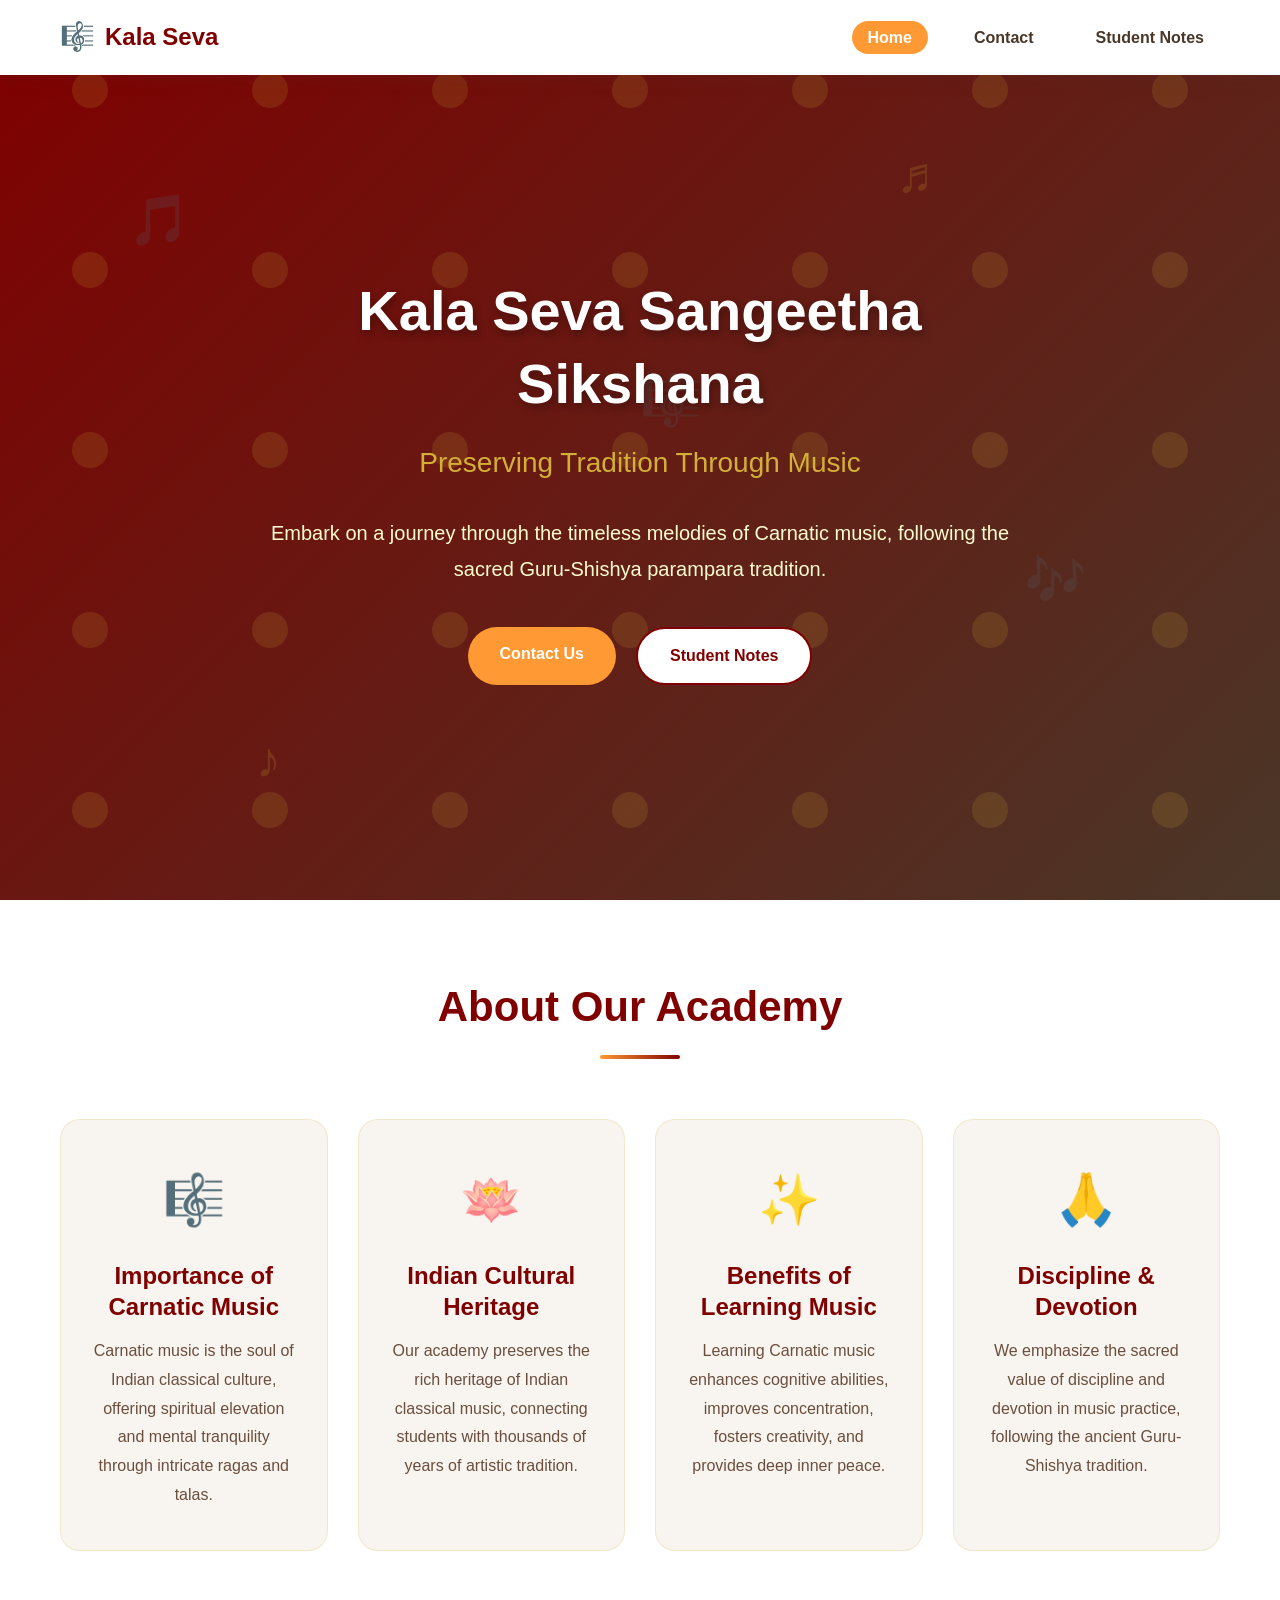
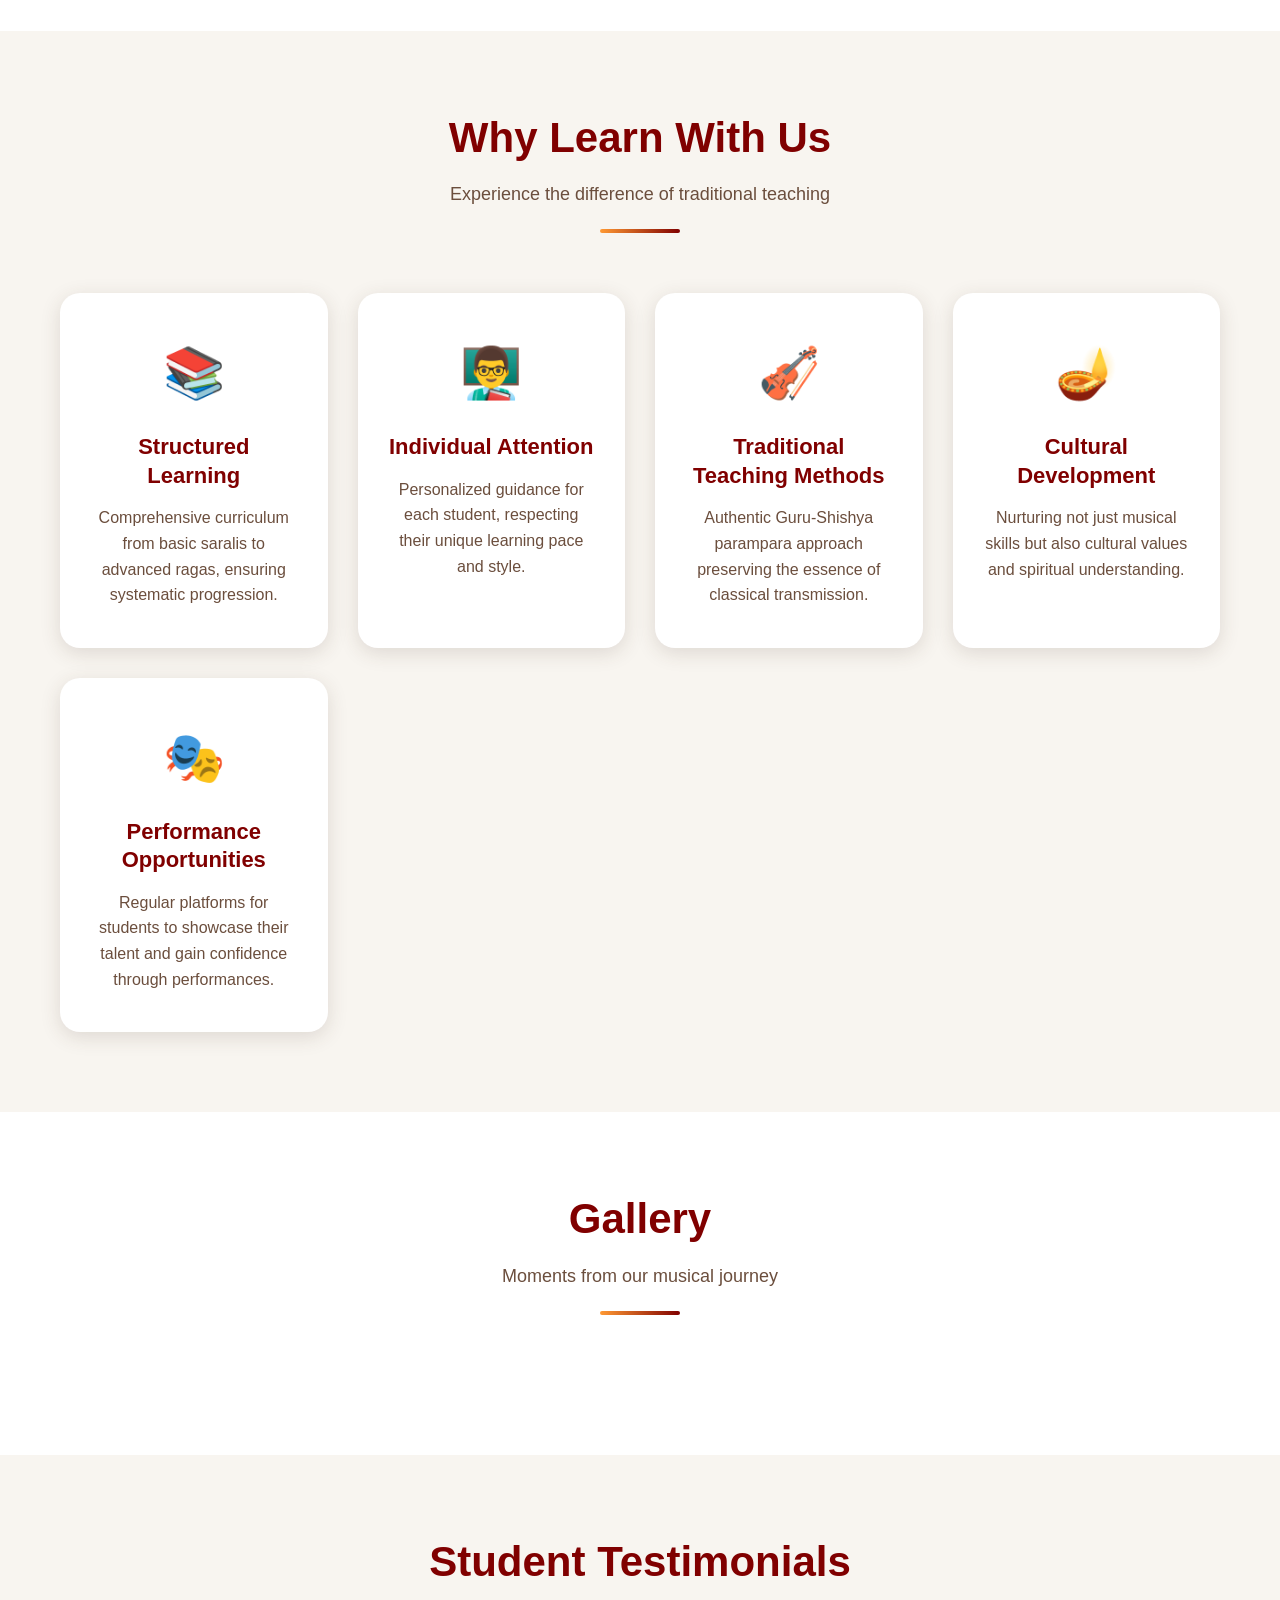
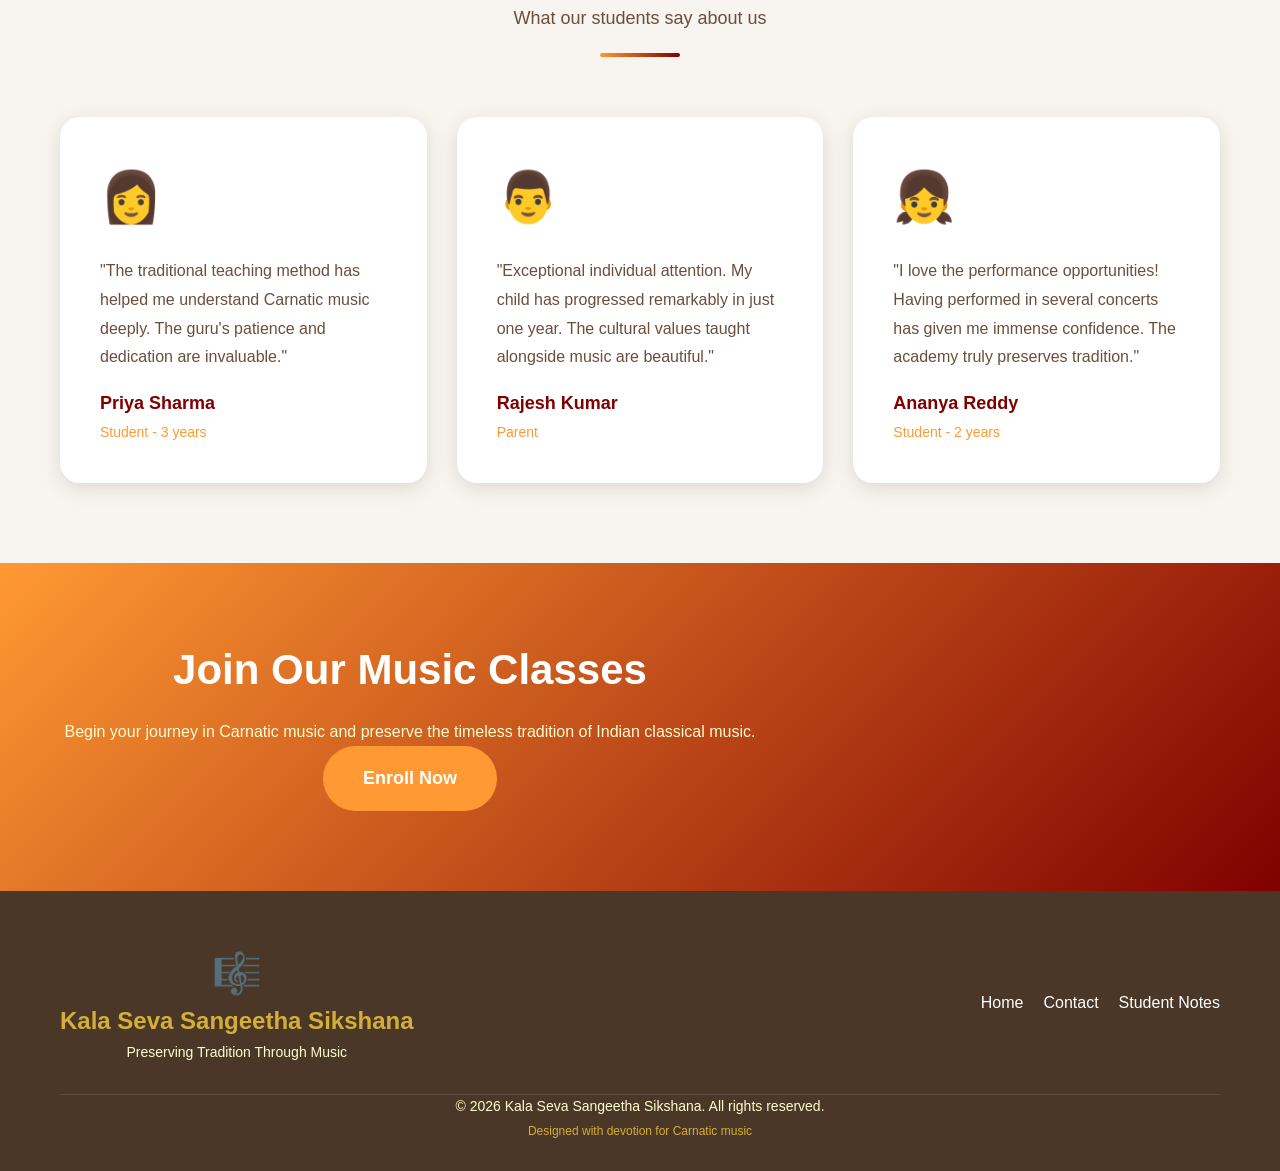
==== index.html @ 6f608a5b "Initial Commit" ====
<!DOCTYPE html>
<html lang="en">
<head>
    <title>Kala Seva Sangeetha Sikshana - Carnatic Music Classes | Preserving Tradition Through Music</title>
    <meta charset="UTF-8">
    <meta name="viewport" content="width=device-width, initial-scale=1.0">
    <meta name="description" content="Kala Seva Sangeetha Sikshana offers premium Carnatic music classes in Hyderabad. Expert training in Indian classical music following Guru-Shishya parampara.">
    <meta name="keywords" content="Carnatic Music Classes, Sangeetha Sikshana, Carnatic Music Training, Indian Classical Music Classes, Music Academy, Kala Seva Sangeetha Sikshana">
    <meta name="author" content="Kala Seva Sangeetha Sikshana">
    <meta property="og:title" content="Kala Seva Sangeetha Sikshana - Carnatic Music Classes">
    <meta property="og:description" content="Preserving Tradition Through Music - Premium Carnatic music academy in Hyderabad">
    <meta property="og:type" content="website">
    <meta property="og:url" content="https://rejeti.in">
    <meta property="og:image" content="https://rejeti.in/assets/og-image.jpg">
    <link rel="canonical" href="https://rejeti.in/index.html">
    <script type="application/ld+json">
        {
            "@context": "https://schema.org",
            "@type": "MusicSchool",
            "name": "Kala Seva Sangeetha Sikshana",
            "description": "Premium Carnatic music academy offering expert training in Indian classical music",
            "url": "https://rejeti.in",
            "telephone": "8374130395",
            "address": {
                "@type": "PostalAddress",
                "streetAddress": "Near Pen Corner Stationary, Sai Darshan Colony, Indresam",
                "city": "Hyderabad",
                "state": "Telangana",
                "country": "IN"
            }
        }
    </script>
    <link rel="stylesheet" href="style.css">
</head>
<body>
<div id="loading-screen">
    <div class="loading-content">
        <div class="veena-animation">
            <div class="veena-string"></div>
            <div class="veena-string"></div>
            <div class="veena-string"></div>
            <div class="veena-string"></div>
        </div>
        <div class="musical-notes">
            <span class="note">🎵</span>
            <span class="note">🎶</span>
            <span class="note">🎼</span>
        </div>
        <div class="pulsing-tambura">
            <div class="tambura-bubble"></div>
        </div>
        <h2 class="loading-title">Kala Seva Sangeetha Sikshana</h2>
        <p class="loading-subtitle">Preserving Tradition Through Music</p>
    </div>
</div>

<nav class="navbar" id="navbar">
    <div class="nav-container">
        <div class="nav-brand">
            <span class="brand-icon">🎼</span>
            <span class="brand-text">Kala Seva</span>
        </div>
        <ul class="nav-menu" id="nav-menu">
            <li class="nav-item"><a href="index.html" class="nav-link active">Home</a></li>
            <li class="nav-item"><a href="contact.html" class="nav-link">Contact</a></li>
            <li class="nav-item"><a href="notes.html" class="nav-link">Student Notes</a></li>
        </ul>
        <button class="nav-toggle" id="nav-toggle" aria-label="Toggle navigation">
            <span class="toggle-icon"></span>
        </button>
    </div>
</nav>

<section class="hero">
    <div class="hero-background">
        <div class="pattern-overlay"></div>
        <div class="floating-symbols">
            <span class="floating-symbol symbol-1">🎵</span>
            <span class="floating-symbol symbol-2">🎶</span>
            <span class="floating-symbol symbol-3">🎼</span>
            <span class="floating-symbol symbol-4">♪</span>
            <span class="floating-symbol symbol-5">♬</span>
        </div>
    </div>
    <div class="hero-content fade-up">
        <h1 class="hero-title">Kala Seva Sangeetha Sikshana</h1>
        <p class="hero-tagline">Preserving Tradition Through Music</p>
        <div class="hero-description">
            <p>Embark on a journey through the timeless melodies of Carnatic music, following the sacred Guru-Shishya parampara tradition.</p>
        </div>
        <div class="hero-buttons">
            <a href="contact.html" class="btn btn-primary">Contact Us</a>
            <a href="notes.html" class="btn btn-secondary">Student Notes</a>
        </div>
    </div>
</section>

<section class="about">
    <div class="container">
        <div class="section-header fade-up">
            <h2 class="section-title">About Our Academy</h2>
            <div class="section-divider"></div>
        </div>
        <div class="about-grid">
            <div class="about-card fade-right">
                <div class="card-icon">🎼</div>
                <h3 class="card-title">Importance of Carnatic Music</h3>
                <p class="card-text">Carnatic music is the soul of Indian classical culture, offering spiritual elevation and mental tranquility through intricate ragas and talas.</p>
            </div>
            <div class="about-card fade-left">
                <div class="card-icon">🪷</div>
                <h3 class="card-title">Indian Cultural Heritage</h3>
                <p class="card-text">Our academy preserves the rich heritage of Indian classical music, connecting students with thousands of years of artistic tradition.</p>
            </div>
            <div class="about-card fade-right">
                <div class="card-icon">✨</div>
                <h3 class="card-title">Benefits of Learning Music</h3>
                <p class="card-text">Learning Carnatic music enhances cognitive abilities, improves concentration, fosters creativity, and provides deep inner peace.</p>
            </div>
            <div class="about-card fade-left">
                <div class="card-icon">🙏</div>
                <h3 class="card-title">Discipline & Devotion</h3>
                <p class="card-text">We emphasize the sacred value of discipline and devotion in music practice, following the ancient Guru-Shishya tradition.</p>
            </div>
        </div>
    </div>
</section>

<section class="why-learn">
    <div class="container">
        <div class="section-header fade-up">
            <h2 class="section-title">Why Learn With Us</h2>
            <p class="section-subtitle">Experience the difference of traditional teaching</p>
            <div class="section-divider"></div>
        </div>
        <div class="features-grid">
            <div class="feature-card fade-up">
                <div class="feature-icon">📚</div>
                <h3 class="feature-title">Structured Learning</h3>
                <p class="feature-text">Comprehensive curriculum from basic saralis to advanced ragas, ensuring systematic progression.</p>
            </div>
            <div class="feature-card slide-left">
                <div class="feature-icon">👨‍🏫</div>
                <h3 class="feature-title">Individual Attention</h3>
                <p class="feature-text">Personalized guidance for each student, respecting their unique learning pace and style.</p>
            </div>
            <div class="feature-card fade-up">
                <div class="feature-icon">🎻</div>
                <h3 class="feature-title">Traditional Teaching Methods</h3>
                <p class="feature-text">Authentic Guru-Shishya parampara approach preserving the essence of classical transmission.</p>
            </div>
            <div class="feature-card slide-right">
                <div class="feature-icon">🪔</div>
                <h3 class="feature-title">Cultural Development</h3>
                <p class="feature-text">Nurturing not just musical skills but also cultural values and spiritual understanding.</p>
            </div>
            <div class="feature-card fade-up">
                <div class="feature-icon">🎭</div>
                <h3 class="feature-title">Performance Opportunities</h3>
                <p class="feature-text">Regular platforms for students to showcase their talent and gain confidence through performances.</p>
            </div>
        </div>
    </div>
</section>

<section class="gallery">
    <div class="container">
        <div class="section-header fade-up">
            <h2 class="section-title">Gallery</h2>
            <p class="section-subtitle">Moments from our musical journey</p>
            <div class="section-divider"></div>
        </div>
        <div class="gallery-masonry" id="gallery-masonry"></div>
    </div>
</section>

<section class="testimonials">
    <div class="container">
        <div class="section-header fade-up">
            <h2 class="section-title">Student Testimonials</h2>
            <p class="section-subtitle">What our students say about us</p>
            <div class="section-divider"></div>
        </div>
        <div class="testimonials-grid">
            <div class="testimonial-card fade-up">
                <div class="testimonial-avatar">👩</div>
                <div class="testimonial-content">
                    <p class="testimonial-text">"The traditional teaching method has helped me understand Carnatic music deeply. The guru's patience and dedication are invaluable."</p>
                    <h4 class="testimonial-name">Priya Sharma</h4>
                    <p class="testimonial-role">Student - 3 years</p>
                </div>
            </div>
            <div class="testimonial-card slide-left">
                <div class="testimonial-avatar">👨</div>
                <div class="testimonial-content">
                    <p class="testimonial-text">"Exceptional individual attention. My child has progressed remarkably in just one year. The cultural values taught alongside music are beautiful."</p>
                    <h4 class="testimonial-name">Rajesh Kumar</h4>
                    <p class="testimonial-role">Parent</p>
                </div>
            </div>
            <div class="testimonial-card fade-up">
                <div class="testimonial-avatar">👧</div>
                <div class="testimonial-content">
                    <p class="testimonial-text">"I love the performance opportunities! Having performed in several concerts has given me immense confidence. The academy truly preserves tradition."</p>
                    <h4 class="testimonial-name">Ananya Reddy</h4>
                    <p class="testimonial-role">Student - 2 years</p>
                </div>
            </div>
        </div>
    </div>
</section>

<section class="cta">
    <div class="container">
        <div class="cta-content fade-up">
            <h2 class="cta-title">Join Our Music Classes</h2>
            <p class="cta-text">Begin your journey in Carnatic music and preserve the timeless tradition of Indian classical music.</p>
            <a href="contact.html" class="btn btn-primary btn-large">Enroll Now</a>
        </div>
    </div>
</section>

<footer class="footer">
    <div class="container">
        <div class="footer-content">
            <div class="footer-brand">
                <span class="footer-icon">🎼</span>
                <h3 class="footer-name">Kala Seva Sangeetha Sikshana</h3>
                <p class="footer-tagline">Preserving Tradition Through Music</p>
            </div>
            <div class="footer-links">
                <a href="index.html" class="footer-link">Home</a>
                <a href="contact.html" class="footer-link">Contact</a>
                <a href="notes.html" class="footer-link">Student Notes</a>
            </div>
        </div>
        <div class="footer-bottom">
            <p class="copyright">© 2026 Kala Seva Sangeetha Sikshana. All rights reserved.</p>
            <p class="website">Designed with devotion for Carnatic music</p>
        </div>
    </div>
</footer>

<div class="lightbox" id="lightbox">
    <div class="lightbox-content">
        <button class="lightbox-close" id="lightbox-close" aria-label="Close">&times;</button>
        <img class="lightbox-image" id="lightbox-image" src="" alt="Gallery image">
    </div>
</div>

<script src="script.js" defer></script>
</body>
</html>
---- style.css ----
/* ========================================
   Kala Seva Sangeetha Sikshana - Styles
   Carnatic Music Academy Website
   ======================================== */

/* CSS Variables */
:root {
    --saffron: #FF9933;
    --maroon: #800000;
    --gold: #D4AF37;
    --cream: #FFFDD0;
    --dark-brown: #4A3728;
    --light-brown: #6B4E3D;
    --white: #FFFFFF;
    --off-white: #F8F5F0;
    --shadow: rgba(74, 55, 40, 0.15);
    --transition: all 0.3s ease;
}

/* Reset & Base */
* {
    margin: 0;
    padding: 0;
    box-sizing: border-box;
}

html {
    scroll-behavior: smooth;
}

body {
    font-family: 'Segoe UI', Tahoma, Geneva, Verdana, sans-serif;
    line-height: 1.6;
    color: var(--dark-brown);
    background: var(--off-white);
    overflow-x: hidden;
}

.container {
    max-width: 1200px;
    margin: 0 auto;
    padding: 0 20px;
}

/* Typography */
h1, h2, h3, h4, h5, h6 {
    font-weight: 600;
    line-height: 1.3;
    color: var(--maroon);
}

/* Buttons */
.btn {
    display: inline-block;
    padding: 14px 32px;
    font-size: 16px;
    font-weight: 600;
    text-decoration: none;
    border-radius: 50px;
    border: none;
    cursor: pointer;
    transition: var(--transition);
    text-align: center;
}

.btn-primary {
    background: var(--saffron);
    color: var(--white);
}

.btn-primary:hover {
    background: var(--maroon);
    transform: translateY(-3px);
    box-shadow: 0 10px 25px var(--shadow);
}

.btn-secondary {
    background: var(--white);
    color: var(--maroon);
    border: 2px solid var(--maroon);
}

.btn-secondary:hover {
    background: var(--maroon);
    color: var(--white);
    transform: translateY(-3px);
}

.btn-whatsapp {
    background: #25D366;
    color: var(--white);
}

.btn-whatsapp:hover {
    background: #128C7E;
    transform: translateY(-3px);
}

.btn-small {
    padding: 10px 20px;
    font-size: 14px;
}

.btn-block {
    width: 100%;
}

.btn-large {
    padding: 18px 40px;
    font-size: 18px;
}

/* Navigation */
.navbar {
    position: fixed;
    top: 0;
    width: 100%;
    background: var(--white);
    box-shadow: 0 2px 20px var(--shadow);
    z-index: 1000;
    transition: var(--transition);
}

.nav-container {
    max-width: 1200px;
    margin: 0 auto;
    padding: 15px 20px;
    display: flex;
    justify-content: space-between;
    align-items: center;
}

.nav-brand {
    display: flex;
    align-items: center;
    gap: 10px;
    font-size: 24px;
    font-weight: 700;
    color: var(--maroon);
}

.brand-icon {
    font-size: 28px;
}

.nav-menu {
    display: flex;
    list-style: none;
    gap: 30px;
}

.nav-link {
    color: var(--dark-brown);
    text-decoration: none;
    font-weight: 600;
    padding: 8px 16px;
    transition: var(--transition);
    border-radius: 25px;
}

.nav-link:hover,
.nav-link.active {
    background: var(--saffron);
    color: var(--white);
}

.nav-toggle {
    display: none;
    background: none;
    border: none;
    cursor: pointer;
    padding: 10px;
}

.toggle-icon {
    width: 25px;
    height: 3px;
    background: var(--maroon);
    position: relative;
    transition: var(--transition);
}

.toggle-icon::before,
.toggle-icon::after {
    content: '';
    position: absolute;
    width: 25px;
    height: 3px;
    background: var(--maroon);
    transition: var(--transition);
}

.toggle-icon::before {
    top: -8px;
}

.toggle-icon::after {
    top: 8px;
}

/* Mobile Navigation */
@media (max-width: 768px) {
    .nav-toggle {
        display: block;
    }

    .nav-menu {
        position: fixed;
        top: 70px;
        left: 0;
        width: 100%;
        background: var(--white);
        flex-direction: column;
        padding: 20px;
        gap: 15px;
        transform: translateY(-150%);
        transition: var(--transition);
        box-shadow: 0 5px 20px var(--shadow);
    }

    .nav-menu.active {
        transform: translateY(0);
    }
}

/* Utility Classes */
.hidden {
    display: none !important;
}

.visible {
    display: block !important;
}

.js-enabled {
    /* JavaScript is enabled */
}

.keyboard-nav *:focus {
    outline: 2px solid var(--saffron);
    outline-offset: 2px;
}

/* Loading Screen */
#loading-screen {
    position: fixed;
    top: 0;
    left: 0;
    width: 100%;
    height: 100%;
    background: var(--maroon);
    display: flex;
    justify-content: center;
    align-items: center;
    z-index: 9999;
    transition: opacity 0.5s ease;
}

#loading-screen.hidden {
    opacity: 0;
    pointer-events: none;
}

.loading-content {
    text-align: center;
    color: var(--white);
}

.loading-title {
    font-size: 32px;
    margin-bottom: 10px;
    color: var(--gold);
}

.loading-subtitle {
    font-size: 18px;
    color: var(--cream);
}

.veena-animation {
    display: flex;
    gap: 15px;
    justify-content: center;
    margin-bottom: 30px;
}

.veena-string {
    width: 4px;
    height: 80px;
    background: var(--gold);
    animation: pulse 2s infinite;
}

.veena-string:nth-child(2) { animation-delay: 0.2s; }
.veena-string:nth-child(3) { animation-delay: 0.4s; }
.veena-string:nth-child(4) { animation-delay: 0.6s; }

@keyframes pulse {
    0%, 100% { transform: scaleY(1); opacity: 1; }
    50% { transform: scaleY(1.5); opacity: 0.7; }
}

.musical-notes {
    margin-bottom: 20px;
}

.note {
    font-size: 40px;
    animation: float 3s infinite;
    display: inline-block;
    margin: 0 10px;
}

.note:nth-child(2) { animation-delay: 1s; }
.note:nth-child(3) { animation-delay: 2s; }

@keyframes float {
    0%, 100% { transform: translateY(0); }
    50% { transform: translateY(-20px); }
}

/* Hero Section */
.hero {
    position: relative;
    min-height: 100vh;
    display: flex;
    align-items: center;
    justify-content: center;
    background: linear-gradient(135deg, var(--maroon) 0%, var(--dark-brown) 100%);
    overflow: hidden;
    padding: 120px 20px 60px;
}

.hero-background {
    position: absolute;
    top: 0;
    left: 0;
    width: 100%;
    height: 100%;
    opacity: 0.3;
}

.pattern-overlay {
    position: absolute;
    top: 0;
    left: 0;
    width: 100%;
    height: 100%;
    background: url('data:image/svg+xml,<svg xmlns="http://www.w3.org/2000/svg" viewBox="0 0 100 100"><pattern id="pat" patternUnits="userSpaceOnUse" width="20" height="20"><circle cx="10" cy="10" r="2" fill="%23D4AF37"/></pattern><rect width="100" height="100" fill="url(%23pat)"/></svg>');
    opacity: 0.5;
}

.floating-symbols {
    position: absolute;
    width: 100%;
    height: 100%;
}

.floating-symbol {
    position: absolute;
    font-size: 50px;
    color: var(--gold);
    opacity: 0.6;
    animation: floatSymbol 8s infinite;
}

.symbol-1 { top: 20%; left: 10%; animation-delay: 0s; }
.symbol-2 { top: 60%; left: 80%; animation-delay: 2s; }
.symbol-3 { top: 40%; left: 50%; animation-delay: 4s; }
.symbol-4 { top: 80%; left: 20%; animation-delay: 6s; }
.symbol-5 { top: 15%; left: 70%; animation-delay: 1s; }

@keyframes floatSymbol {
    0%, 100% { transform: translateY(0) rotate(0deg); }
    50% { transform: translateY(-30px) rotate(10deg); }
}

.hero-content {
    text-align: center;
    max-width: 800px;
    z-index: 1;
}

.hero-title {
    font-size: 56px;
    color: var(--white);
    margin-bottom: 20px;
    text-shadow: 2px 4px 8px rgba(0,0,0,0.3);
}

.hero-tagline {
    font-size: 28px;
    color: var(--gold);
    margin-bottom: 30px;
    font-weight: 500;
}

.hero-description {
    margin-bottom: 40px;
}

.hero-description p {
    font-size: 20px;
    color: var(--cream);
    line-height: 1.8;
}

.hero-buttons {
    display: flex;
    gap: 20px;
    justify-content: center;
    flex-wrap: wrap;
}

/* Sections */
section {
    padding: 80px 20px;
}

.section-header {
    text-align: center;
    margin-bottom: 60px;
}

.section-title {
    font-size: 42px;
    margin-bottom: 15px;
}

.section-subtitle {
    font-size: 18px;
    color: var(--light-brown);
    margin-bottom: 20px;
}

.section-divider {
    width: 100px;
    height: 4px;
    background: var(--saffron);
    margin: 20px auto;
    border-radius: 2px;
}

/* About Section */
.about {
    background: var(--white);
}

.about-grid {
    display: grid;
    grid-template-columns: repeat(auto-fit, minmax(250px, 1fr));
    gap: 30px;
}

.about-card {
    background: var(--off-white);
    padding: 40px 30px;
    border-radius: 20px;
    text-align: center;
    transition: var(--transition);
    border: 1px solid rgba(212, 175, 55, 0.2);
}

.about-card:hover {
    transform: translateY(-10px);
    box-shadow: 0 20px 40px var(--shadow);
    border-color: var(--saffron);
}

.card-icon {
    font-size: 50px;
    margin-bottom: 20px;
}

.card-title {
    font-size: 24px;
    margin-bottom: 15px;
}

.card-text {
    color: var(--light-brown);
    line-height: 1.8;
}

/* Why Learn Section */
.why-learn {
    background: var(--off-white);
}

.features-grid {
    display: grid;
    grid-template-columns: repeat(auto-fit, minmax(250px, 1fr));
    gap: 30px;
}

.feature-card {
    background: var(--white);
    padding: 40px 30px;
    border-radius: 20px;
    text-align: center;
    transition: var(--transition);
    box-shadow: 0 5px 20px var(--shadow);
}

.feature-card:hover {
    transform: translateY(-10px) scale(1.02);
    box-shadow: 0 20px 50px var(--shadow);
}

.feature-icon {
    font-size: 50px;
    margin-bottom: 20px;
}

.feature-title {
    font-size: 22px;
    margin-bottom: 15px;
}

.feature-text {
    color: var(--light-brown);
}

/* Gallery */
.gallery {
    background: var(--white);
}

.gallery-masonry {
    display: grid;
    grid-template-columns: repeat(auto-fit, minmax(250px, 1fr));
    gap: 20px;
}

.gallery-item {
    position: relative;
    overflow: hidden;
    border-radius: 15px;
    cursor: pointer;
    aspect-ratio: 1;
}

.gallery-item img {
    width: 100%;
    height: 100%;
    object-fit: cover;
    transition: transform 0.5s ease;
}

.gallery-item:hover img {
    transform: scale(1.1);
}

.gallery-overlay {
    position: absolute;
    top: 0;
    left: 0;
    width: 100%;
    height: 100%;
    background: linear-gradient(to top, var(--maroon), transparent);
    opacity: 0;
    transition: var(--transition);
    display: flex;
    align-items: flex-end;
    padding: 20px;
}

.gallery-item:hover .gallery-overlay {
    opacity: 1;
}

/* Testimonials */
.testimonials {
    background: var(--off-white);
}

.testimonials-grid {
    display: grid;
    grid-template-columns: repeat(auto-fit, minmax(300px, 1fr));
    gap: 30px;
}

.testimonial-card {
    background: var(--white);
    padding: 40px;
    border-radius: 20px;
    box-shadow: 0 5px 20px var(--shadow);
    transition: var(--transition);
}

.testimonial-card:hover {
    transform: translateY(-5px);
    box-shadow: 0 15px 40px var(--shadow);
}

.testimonial-avatar {
    font-size: 50px;
    margin-bottom: 20px;
}

.testimonial-text {
    font-size: 16px;
    color: var(--light-brown);
    line-height: 1.8;
    margin-bottom: 20px;
}

.testimonial-name {
    font-size: 18px;
    color: var(--maroon);
    margin-bottom: 5px;
}

.testimonial-role {
    font-size: 14px;
    color: var(--saffron);
}

/* CTA */
.cta {
    background: linear-gradient(135deg, var(--saffron) 0%, var(--maroon) 100%);
    padding: 80px 20px;
}

.cta-content {
    text-align: center;
    max-width: 700px;
}

.cta-title {
    font-size: 42px;
    color: var(--white);
    margin-bottom: 20px;
}

.cta-text {
    font-size: 18px;
    color: var(--cream);
    margin-bottom: 30px;
    line-height: 1.8;
}

/* Footer */
.footer {
    background: var(--dark-brown);
    color: var(--white);
    padding: 50px 20px 30px;
}

.footer-content {
    display: flex;
    justify-content: space-between;
    align-items: center;
    flex-wrap: wrap;
    gap: 30px;
    max-width: 1200px;
    margin: 0 auto;
    padding-bottom: 30px;
    border-bottom: 1px solid rgba(255,255,255,0.1);
}

.footer-brand {
    text-align: center;
}

.footer-icon {
    font-size: 40px;
    margin-bottom: 10px;
}

.footer-name {
    color: var(--gold);
    font-size: 24px;
    margin-bottom: 5px;
}

.footer-tagline {
    color: var(--cream);
    font-size: 14px;
}

.footer-links {
    display: flex;
    gap: 20px;
}

.footer-link {
    color: var(--white);
    text-decoration: none;
    transition: var(--transition);
}

.footer-link:hover {
    color: var(--saffron);
}

.footer-bottom {
    text-align: center;
    max-width: 1200px;
    margin: 0 auto;
}

.copyright {
    color: var(--cream);
    font-size: 14px;
    margin-bottom: 5px;
}

.website {
    color: var(--gold);
    font-size: 12px;
}

/* Lightbox */
.lightbox {
    position: fixed;
    top: 0;
    left: 0;
    width: 100%;
    height: 100%;
    background: rgba(0,0,0,0.9);
    display: none;
    justify-content: center;
    align-items: center;
    z-index: 10000;
    padding: 20px;
}

.lightbox.active {
    display: flex;
}

.lightbox-content {
    max-width: 90%;
    max-height: 90%;
    position: relative;
}

.lightbox-image {
    max-width: 100%;
    max-height: 80vh;
    object-fit: contain;
    border-radius: 10px;
}

.lightbox-close {
    position: absolute;
    top: -40px;
    right: 0;
    font-size: 40px;
    color: var(--white);
    background: none;
    border: none;
    cursor: pointer;
    transition: var(--transition);
}

.lightbox-close:hover {
    color: var(--saffron);
    transform: scale(1.2);
}

/* Contact Page */
.contact-page {
    padding: 120px 20px 80px;
    background: var(--white);
}

.page-header {
    text-align: center;
    margin-bottom: 60px;
}

.page-title {
    font-size: 48px;
    margin-bottom: 15px;
}

.page-subtitle {
    font-size: 18px;
    color: var(--light-brown);
}

.contact-grid {
    display: grid;
    grid-template-columns: repeat(auto-fit, minmax(300px, 1fr));
    gap: 40px;
    max-width: 1200px;
    margin: 0 auto;
}

.contact-info {
    display: flex;
    flex-direction: column;
    gap: 20px;
}

.info-card {
    background: var(--off-white);
    padding: 30px;
    border-radius: 15px;
    text-align: center;
    transition: var(--transition);
}

.info-card:hover {
    transform: translateY(-5px);
    box-shadow: 0 10px 30px var(--shadow);
}

.info-icon {
    font-size: 40px;
    margin-bottom: 15px;
}

.info-title {
    font-size: 20px;
    margin-bottom: 10px;
}

.info-text {
    color: var(--light-brown);
    line-height: 1.8;
}

.location-section {
    background: var(--off-white);
    padding: 30px;
    border-radius: 15px;
}

.location-title {
    font-size: 24px;
    margin-bottom: 20px;
    text-align: center;
}

.map-container {
    border-radius: 10px;
    overflow: hidden;
}

.contact-cta {
    text-align: center;
    max-width: 700px;
    margin: 60px auto 0;
    background: var(--off-white);
    padding: 50px;
    border-radius: 20px;
}

.cta-buttons {
    display: flex;
    gap: 20px;
    justify-content: center;
    flex-wrap: wrap;
    margin-top: 30px;
}



/* Animations */
.fade-up {
    opacity: 0;
    transform: translateY(40px);
    transition: opacity 0.6s ease, transform 0.6s ease;
}

.fade-down {
    opacity: 0;
    transform: translateY(-40px);
    transition: opacity 0.6s ease, transform 0.6s ease;
}

.fade-left {
    opacity: 0;
    transform: translateX(40px);
    transition: opacity 0.6s ease, transform 0.6s ease;
}

.fade-right {
    opacity: 0;
    transform: translateX(-40px);
    transition: opacity 0.6s ease, transform 0.6s ease;
}

.slide-left {
    opacity: 0;
    transform: translateX(60px);
    transition: opacity 0.6s ease, transform 0.6s ease;
}

.slide-right {
    opacity: 0;
    transform: translateX(-60px);
    transition: opacity 0.6s ease, transform 0.6s ease;
}

.zoom-in {
    opacity: 0;
    transform: scale(0.9);
    transition: opacity 0.6s ease, transform 0.6s ease;
}

.animated {
    opacity: 1;
    transform: translate(0);
}

/* ========================================
   Notes Portal Styles
   ======================================== */

/* Notes Page */
.notes-page {
    min-height: 100vh;
    padding: 140px 20px 60px;
    background: var(--off-white);
}

.notes-page .container {
    max-width: 900px;
}

/* Login Section */
#login-section {
    display: flex;
    align-items: center;
    justify-content: center;
    min-height: calc(100vh - 140px);
}

#login-section.hidden {
    display: none !important;
}

.login-card {
    background: var(--white);
    border-radius: 15px;
    padding: 50px 40px;
    box-shadow: 0 10px 40px var(--shadow);
    max-width: 500px;
    width: 100%;
}

.login-title {
    font-size: 32px;
    margin-bottom: 10px;
    text-align: center;
    color: var(--maroon);
}

.login-subtitle {
    font-size: 16px;
    text-align: center;
    color: var(--dark-brown);
    margin-bottom: 40px;
    opacity: 0.8;
}

/* Form Elements */
.form-group {
    margin-bottom: 20px;
}

.form-label {
    display: block;
    margin-bottom: 8px;
    font-weight: 600;
    color: var(--dark-brown);
}

.form-input {
    width: 100%;
    padding: 12px 15px;
    border: 2px solid #E0E0E0;
    border-radius: 8px;
    font-size: 16px;
    transition: var(--transition);
}

.form-input:focus {
    outline: none;
    border-color: var(--saffron);
    box-shadow: 0 0 0 3px rgba(255, 153, 51, 0.1);
}

.error-message {
    color: #D32F2F;
    font-size: 14px;
    margin-top: 10px;
    text-align: center;
}

/* Notes Section */
#notes-section {
    display: block;
    padding: 40px 0;
}

#notes-section.hidden {
    display: none !important;
}

#notes-section .page-header {
    text-align: center;
    margin-bottom: 60px;
    margin-top: 20px;
}

.page-subtitle {
    font-size: 18px;
    color: var(--dark-brown);
    opacity: 0.8;
    margin-bottom: 30px;
}

.section-divider {
    height: 4px;
    width: 80px;
    background: linear-gradient(90deg, var(--saffron), var(--maroon));
    margin: 20px auto;
    border-radius: 2px;
}

/* Notes Grid & Cards */
.notes-grid {
    display: grid;
    grid-template-columns: repeat(auto-fit, minmax(280px, 1fr));
    gap: 30px;
    margin-bottom: 60px;
    width: 100%;
    min-height: 300px;
    background: rgba(76, 175, 80, 0.05);
    padding: 20px;
    border-radius: 8px;
}

.note-card {
    background: var(--white);
    border-radius: 12px;
    padding: 30px 25px;
    box-shadow: 0 5px 20px var(--shadow);
    transition: var(--transition);
    text-align: center;
    border-top: 5px solid var(--saffron);
    display: block;
}

.note-card:hover {
    transform: translateY(-8px);
    box-shadow: 0 15px 40px var(--shadow);
}

.note-icon {
    font-size: 48px;
    margin-bottom: 15px;
}

.note-title {
    font-size: 20px;
    margin-bottom: 12px;
    color: var(--maroon);
}

.note-description {
    font-size: 14px;
    color: var(--dark-brown);
    opacity: 0.8;
    margin-bottom: 20px;
    line-height: 1.6;
}

/* Notes CTA */
.notes-cta {
    background: linear-gradient(135deg, var(--saffron), var(--maroon));
    color: var(--white);
    padding: 40px;
    border-radius: 12px;
    text-align: center;
}

.cta-text {
    font-size: 16px;
    margin: 0;
}

/* Responsive */
@media (max-width: 768px) {
    .hero-title {
        font-size: 36px;
    }

    .hero-tagline {
        font-size: 22px;
    }

    .section-title {
        font-size: 32px;
    }

    .page-title {
        font-size: 36px;
    }

    section {
        padding: 60px 20px;
    }

    .about-grid,
    .features-grid,
    .testimonials-grid {
        grid-template-columns: 1fr;
    }

    .contact-grid {
        grid-template-columns: 1fr;
    }

    .notes-grid {
        grid-template-columns: 1fr;
    }

    .login-card {
        padding: 30px 20px;
    }

    .page-title {
        font-size: 28px;
    }

    .notes-page {
        padding: 120px 20px 60px;
    }
}

@media (max-width: 480px) {
    .hero-title {
        font-size: 28px;
    }

    .hero-buttons {
        flex-direction: column;
    }

    .btn {
        width: 100%;
    }

    .login-card {
        padding: 20px 15px;
    }

    .login-title {
        font-size: 24px;
    }

    .page-title {
        font-size: 24px;
    }

    .page-header {
        margin-bottom: 30px;
    }

    .notes-grid {
        gap: 20px;
    }

    .note-card {
        padding: 20px 15px;
    }
}

/* Accessibility */
@media (prefers-reduced-motion: reduce) {
    * {
        animation: none !important;
        transition: none !important;
    }
}

/* Focus indicators */
a:focus,
button:focus,
input:focus {
    outline: 2px solid var(--saffron);
    outline-offset: 2px;
}

/* High contrast */
@media (prefers-contrast: high) {
    :root {
        --maroon: #600000;
        --dark-brown: #2D2118;
    }
}
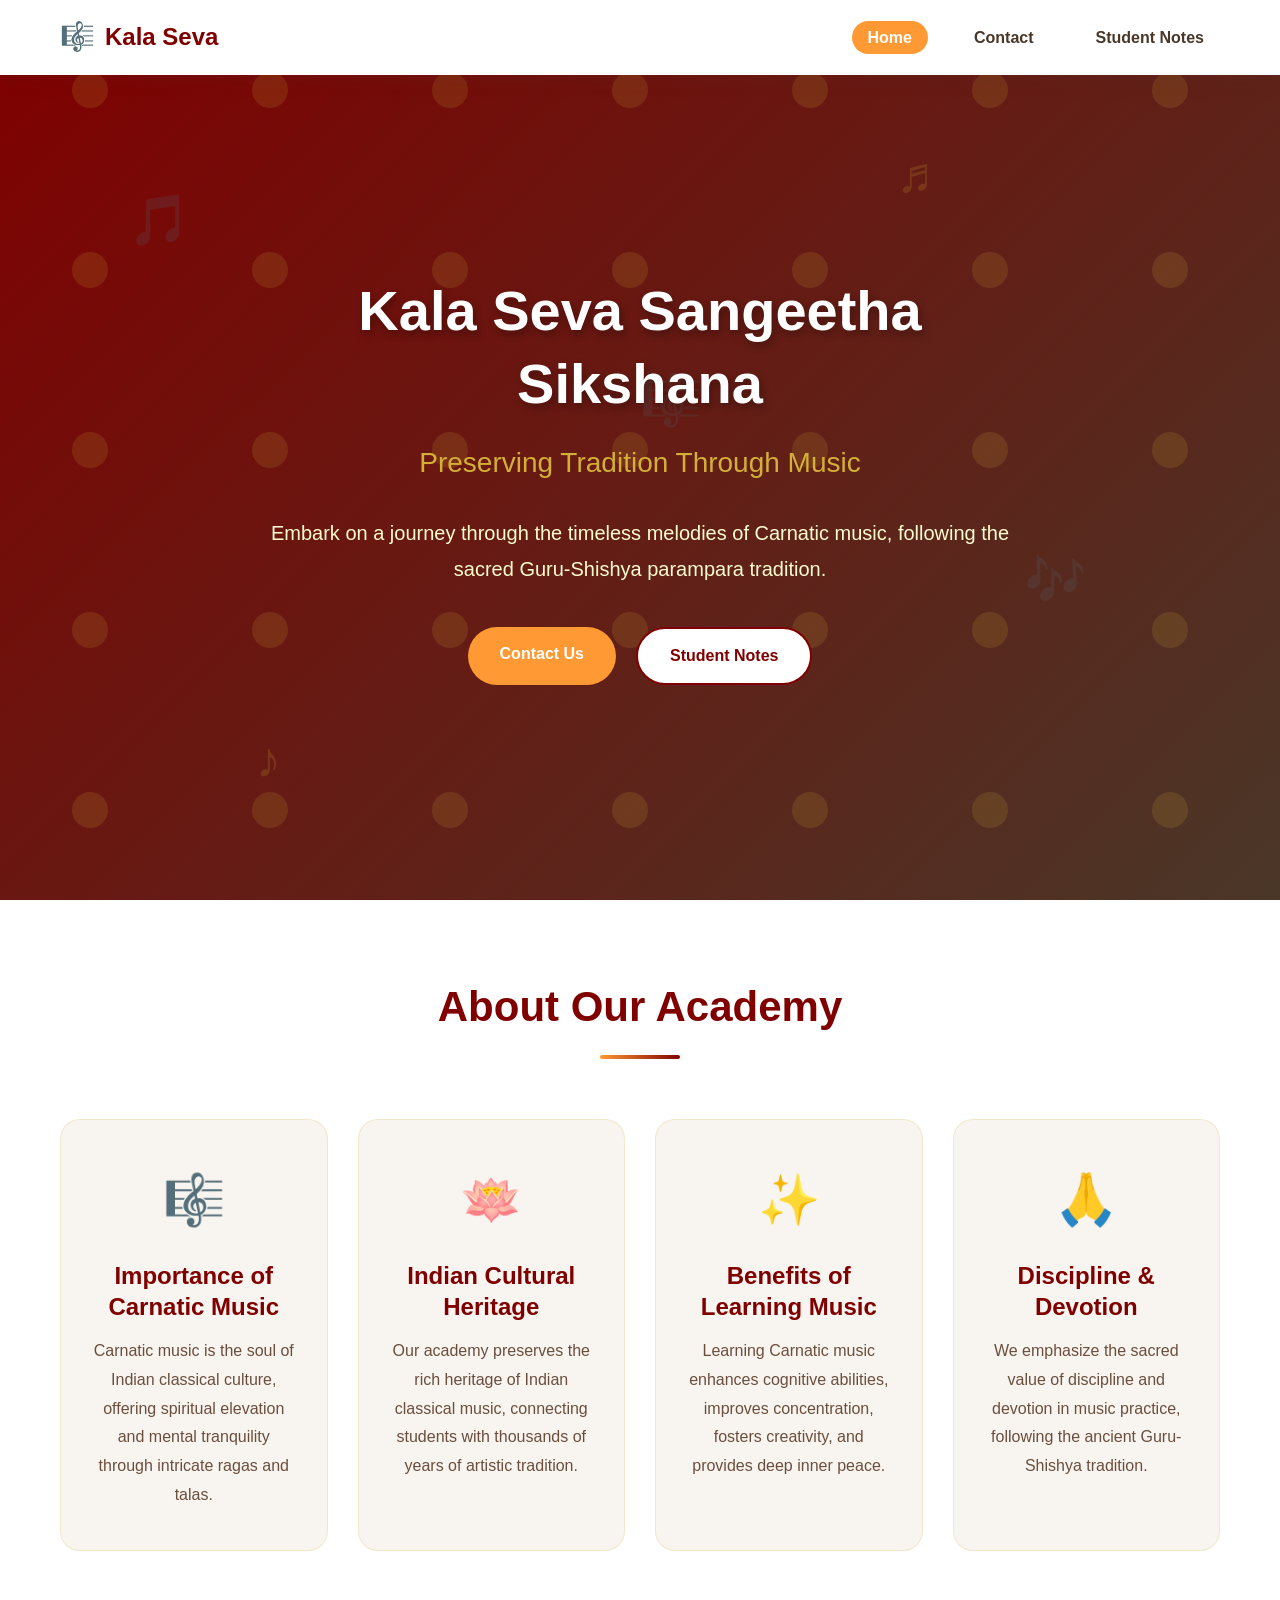
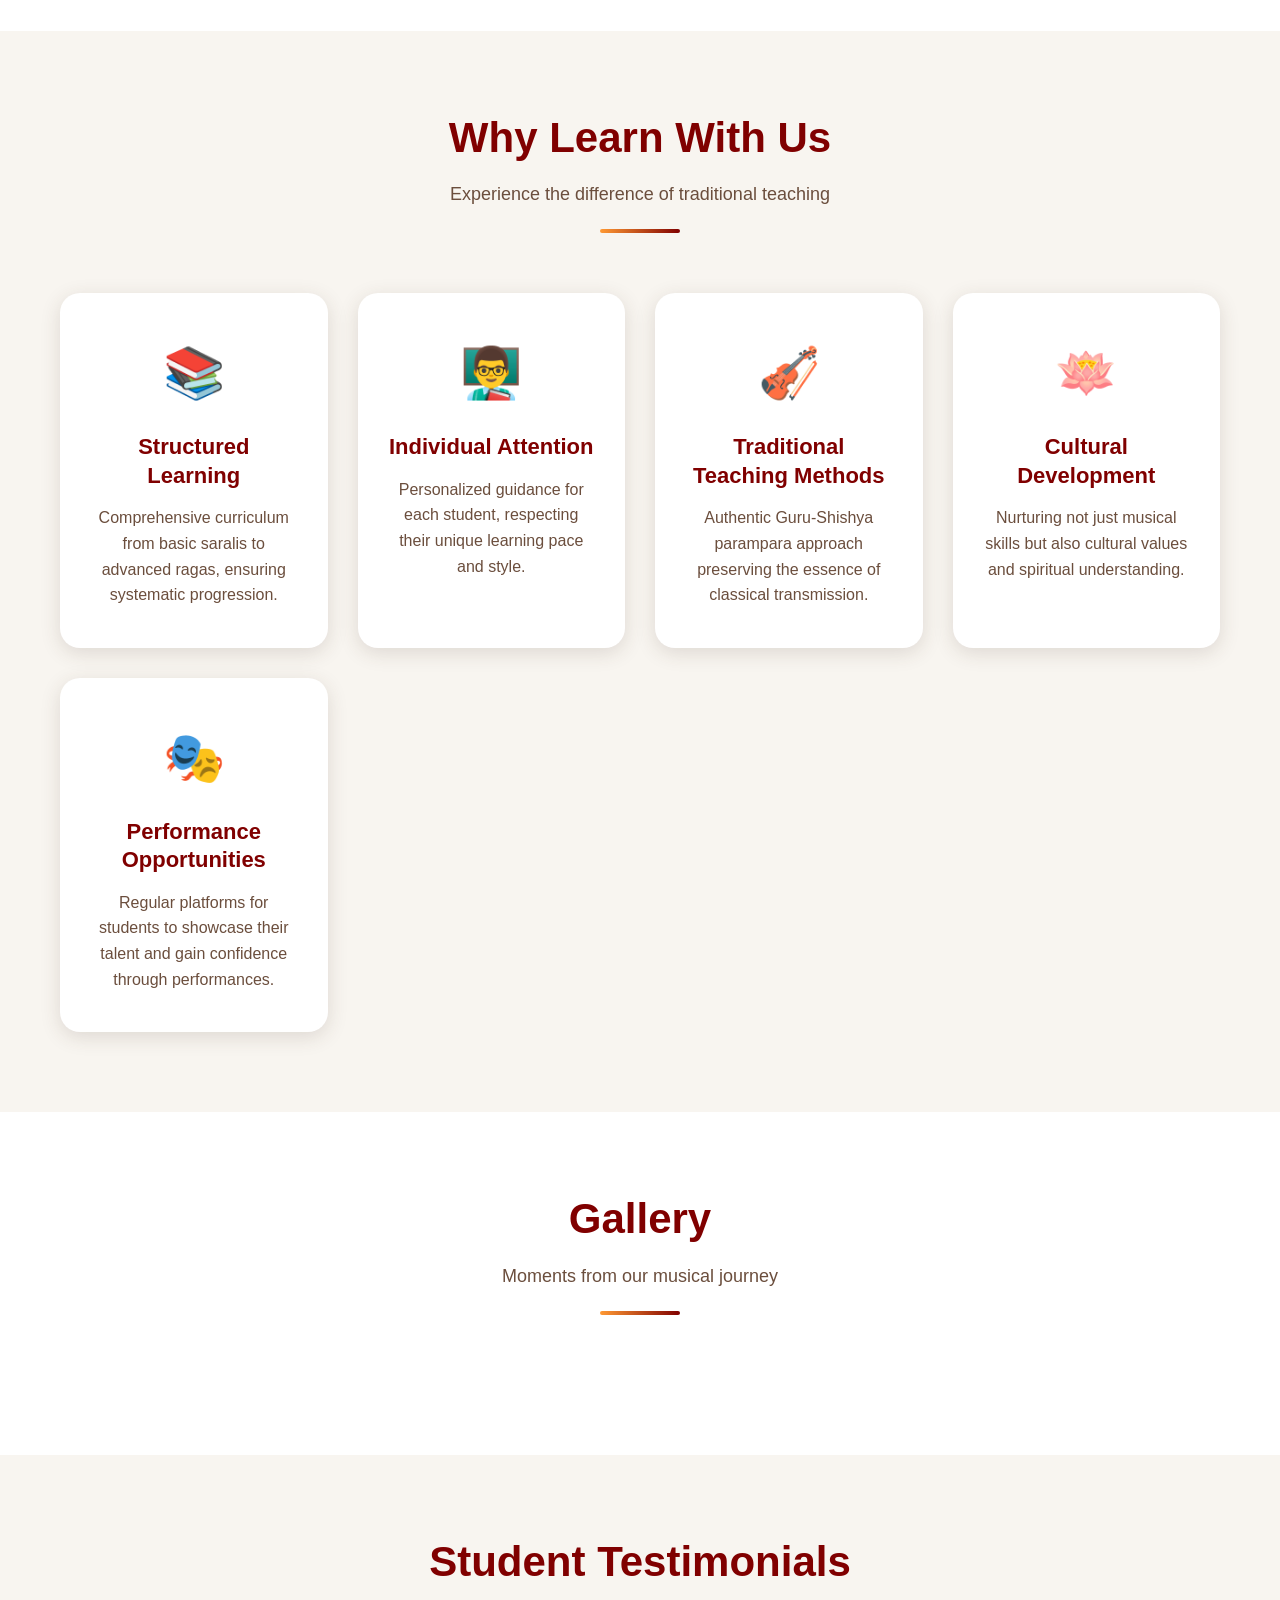
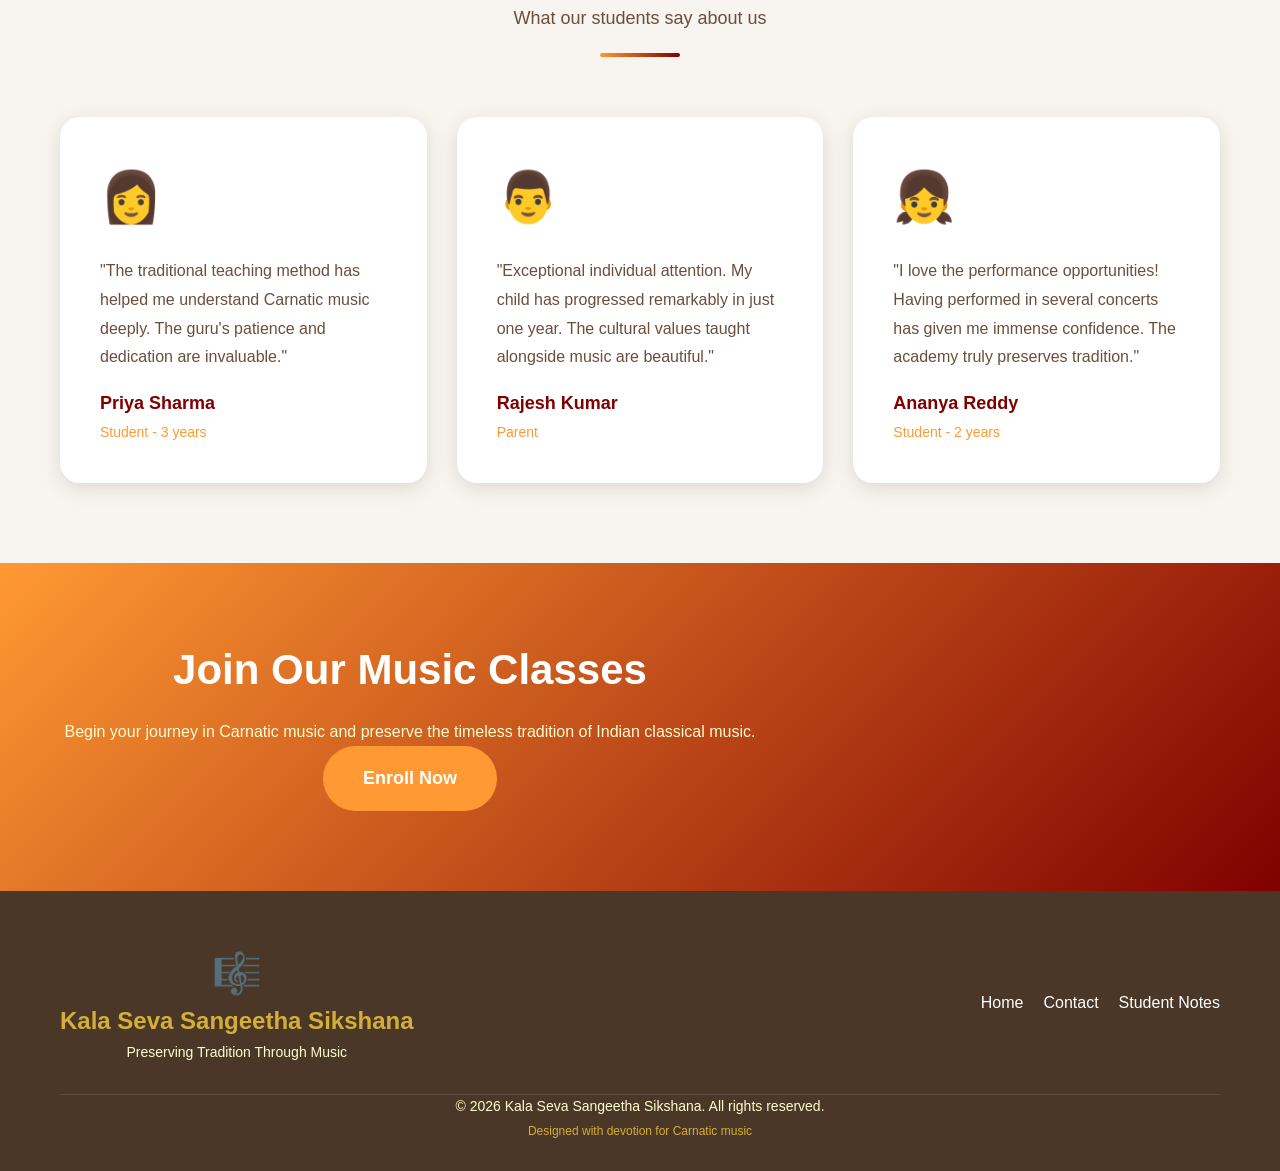
==== commit 74aef1ab: "Initial Commit" ====
--- a/index.html
+++ b/index.html
@@ -101,7 +101,7 @@
             <h2 class="section-title">About Our Academy</h2>
             <div class="section-divider"></div>
         </div>
-        <div class="about-grid">
+        <div class="about-grid mobile-responsive-grid">
             <div class="about-card fade-right">
                 <div class="card-icon">🎼</div>
                 <h3 class="card-title">Importance of Carnatic Music</h3>
@@ -133,7 +133,7 @@
             <p class="section-subtitle">Experience the difference of traditional teaching</p>
             <div class="section-divider"></div>
         </div>
-        <div class="features-grid">
+        <div class="features-grid mobile-responsive-grid">
             <div class="feature-card fade-up">
                 <div class="feature-icon">📚</div>
                 <h3 class="feature-title">Structured Learning</h3>
@@ -150,7 +150,7 @@
                 <p class="feature-text">Authentic Guru-Shishya parampara approach preserving the essence of classical transmission.</p>
             </div>
             <div class="feature-card slide-right">
-                <div class="feature-icon">🪔</div>
+                <div class="feature-icon">🪷</div>
                 <h3 class="feature-title">Cultural Development</h3>
                 <p class="feature-text">Nurturing not just musical skills but also cultural values and spiritual understanding.</p>
             </div>
@@ -170,7 +170,9 @@
             <p class="section-subtitle">Moments from our musical journey</p>
             <div class="section-divider"></div>
         </div>
-        <div class="gallery-masonry" id="gallery-masonry"></div>
+        <div class="gallery-wrapper">
+            <div class="gallery-masonry" id="gallery-masonry"></div>
+        </div>
     </div>
 </section>
 
@@ -181,7 +183,7 @@
             <p class="section-subtitle">What our students say about us</p>
             <div class="section-divider"></div>
         </div>
-        <div class="testimonials-grid">
+        <div class="testimonials-grid mobile-responsive-grid">
             <div class="testimonial-card fade-up">
                 <div class="testimonial-avatar">👩</div>
                 <div class="testimonial-content">
--- a/style.css
+++ b/style.css
@@ -1194,4 +1194,63 @@
         --maroon: #600000;
         --dark-brown: #2D2118;
     }
+}
+
+@media screen and (max-width: 768px) {
+    /* 1. Prevent container clipping and scale padding down */
+    .container {
+        width: 100%;
+        padding-left: 20px;
+        padding-right: 20px;
+        box-sizing: border-box;
+    }
+
+    /* 2. Force all giant grid containers to stack neatly in single columns */
+    .about-grid,
+    .features-grid,
+    .testimonials-grid,
+    .mobile-responsive-grid {
+        display: flex !important;
+        flex-direction: column !important;
+        grid-template-columns: 1fr !important;
+        gap: 20px !important;
+    }
+
+    /* 3. Tame the size of the cards so they fit the screen neatly */
+    .about-card,
+    .feature-card,
+    .testimonial-card {
+        width: 100% !important;
+        max-width: 100% !important;
+        box-sizing: border-box !important;
+        padding: 24px 20px !important; /* Elegant breathing space inside cards */
+        margin: 0 0 10px 0 !important;
+    }
+
+    /* 4. Fix Hero elements scaling */
+    .hero-title {
+        font-size: 2.2rem !important; /* Shrinks the text down so it doesn't wrap awkwardly */
+        line-height: 1.2;
+    }
+    .hero-buttons {
+        display: flex;
+        flex-direction: column;
+        gap: 12px;
+        width: 100%;
+    }
+    .hero-buttons .btn {
+        width: 100%; /* Full-width stackable buttons are easier to tap on mobile */
+        text-align: center;
+    }
+
+    /* 5. Clean up the dynamic gallery container */
+    .gallery-wrapper {
+        width: 100%;
+        overflow: hidden;
+    }
+    #gallery-masonry {
+        display: grid !important;
+        grid-template-columns: repeat(auto-fill, minmax(140px, 1fr)) !important;
+        gap: 12px !important;
+    }
 }
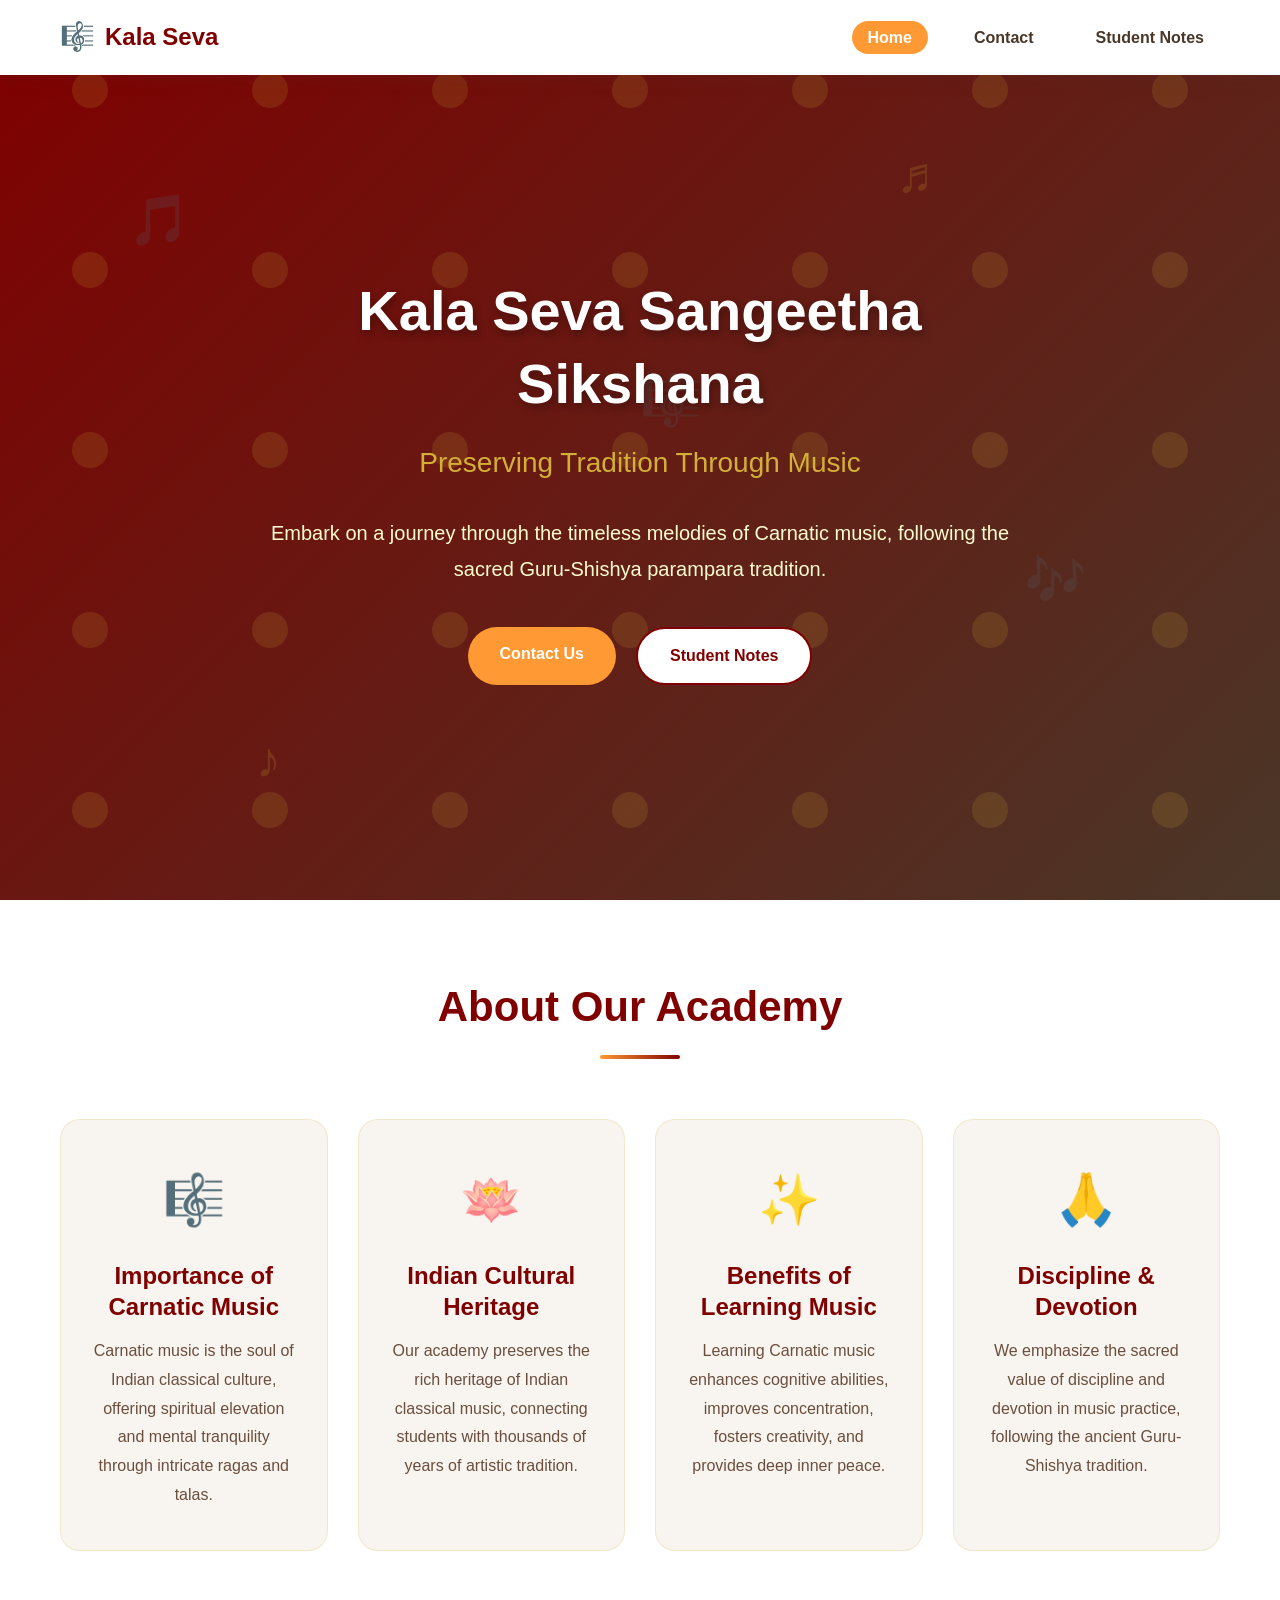
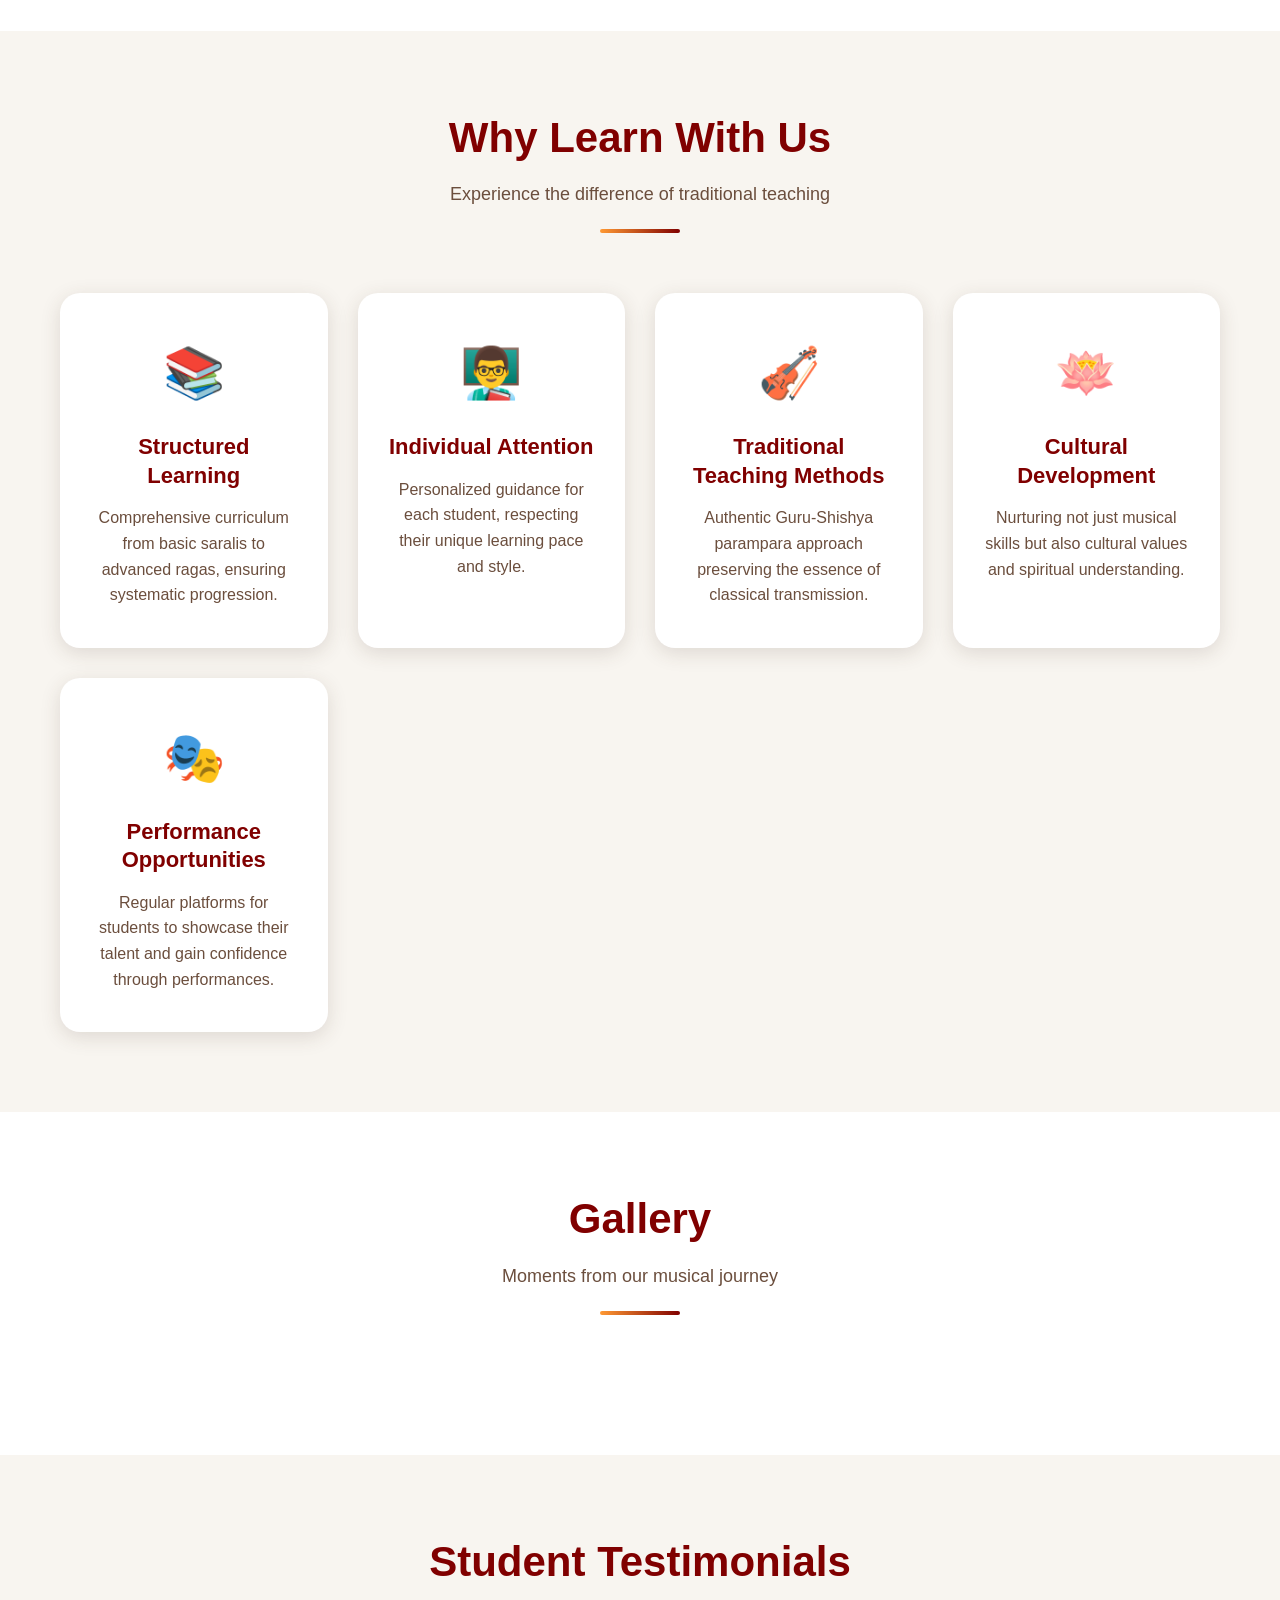
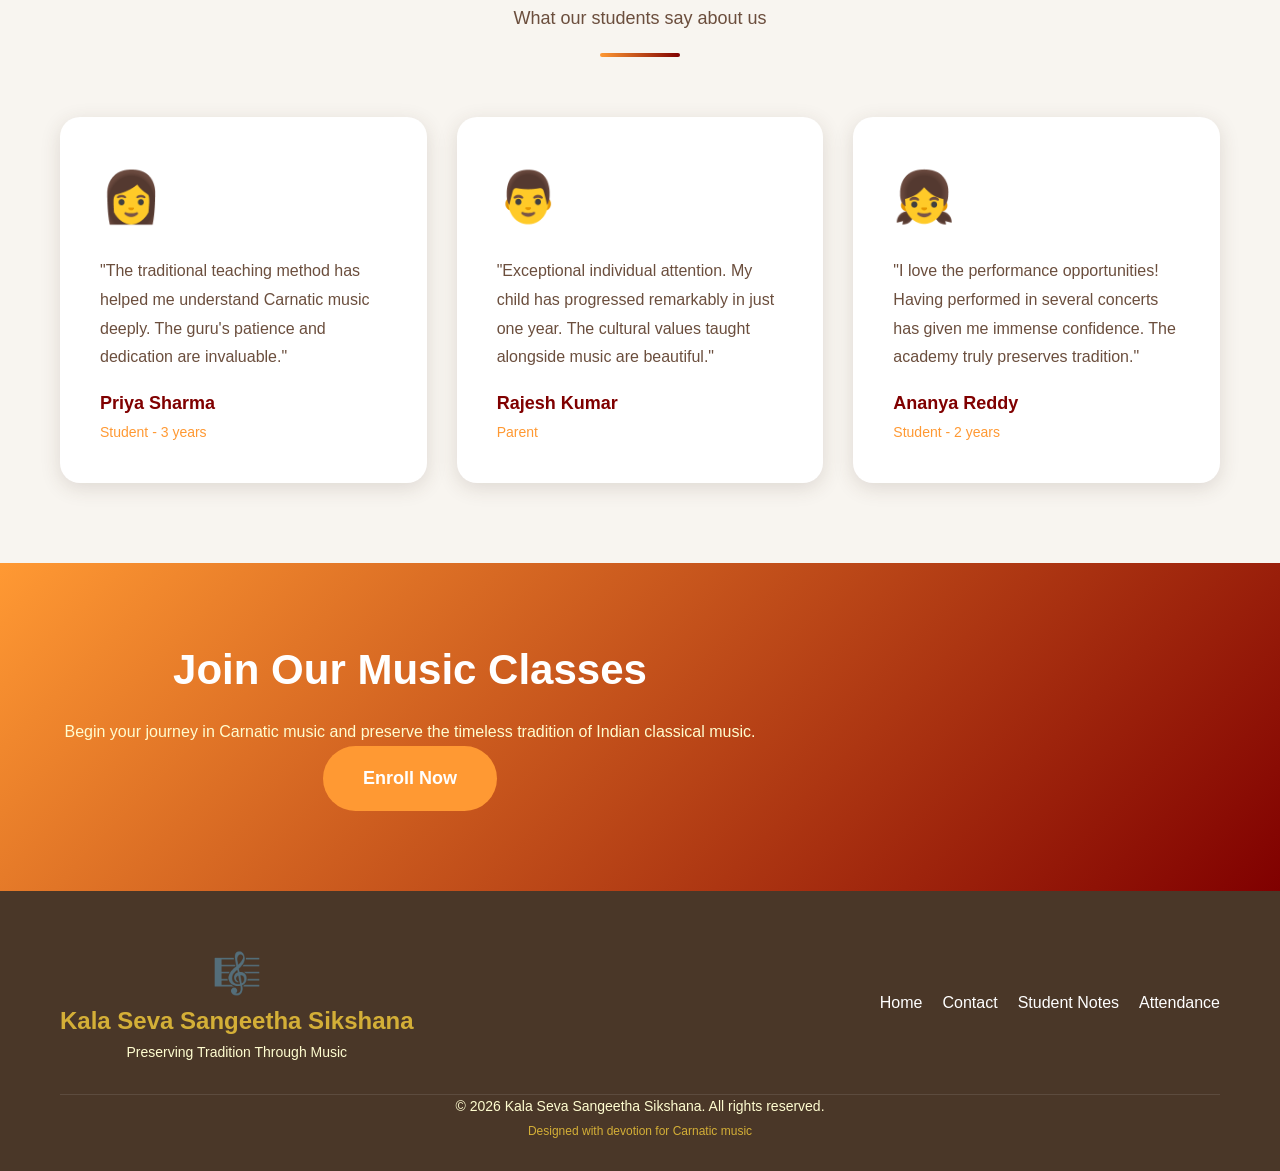
==== commit 6e506649: "Initial Commit" ====
--- a/index.html
+++ b/index.html
@@ -234,6 +234,7 @@
                 <a href="index.html" class="footer-link">Home</a>
                 <a href="contact.html" class="footer-link">Contact</a>
                 <a href="notes.html" class="footer-link">Student Notes</a>
+                <a href="attendance.html" class="footer-link">Attendance</a>
             </div>
         </div>
         <div class="footer-bottom">
--- a/style.css
+++ b/style.css
@@ -1134,24 +1134,526 @@
     }
 }
 
+/* ========================================
+   Attendance Management System Styles
+   ======================================== */
+
+/* Attendance Page */
+.attendance-page {
+    min-height: 100vh;
+    padding: 140px 20px 60px;
+    background: var(--off-white);
+}
+
+.attendance-page .container {
+    max-width: 1000px;
+}
+
+/* Attendance Login */
+#attendance-login-section {
+    display: flex;
+    align-items: center;
+    justify-content: center;
+    min-height: calc(100vh - 140px);
+}
+
+#attendance-login-section .login-card {
+    background: var(--white);
+    border-radius: 15px;
+    padding: 50px 40px;
+    box-shadow: 0 10px 40px var(--shadow);
+    max-width: 500px;
+    width: 100%;
+}
+
+#attendance-login-section .login-title {
+    font-size: 32px;
+    margin-bottom: 10px;
+    text-align: center;
+    color: var(--maroon);
+}
+
+/* Attendance Controls */
+.attendance-controls {
+    display: grid;
+    grid-template-columns: repeat(auto-fit, minmax(200px, 1fr));
+    gap: 15px;
+    margin-bottom: 30px;
+    padding: 20px;
+    background: var(--white);
+    border-radius: 12px;
+    box-shadow: 0 5px 15px var(--shadow);
+}
+
+.control-group {
+    display: flex;
+    flex-direction: column;
+    gap: 8px;
+}
+
+.control-group label {
+    font-weight: 600;
+    color: var(--dark-brown);
+    font-size: 14px;
+}
+
+.control-input {
+    padding: 10px 12px;
+    border: 2px solid #E0E0E0;
+    border-radius: 8px;
+    font-size: 14px;
+    transition: var(--transition);
+}
+
+.control-input:focus {
+    outline: none;
+    border-color: var(--saffron);
+    box-shadow: 0 0 0 3px rgba(255, 153, 51, 0.1);
+}
+
+/* Attendance Grid */
+.attendance-grid {
+    display: grid;
+    grid-template-columns: repeat(auto-fill, minmax(280px, 1fr));
+    gap: 15px;
+    margin: 30px 0;
+}
+
+.student-attendance-card {
+    background: var(--white);
+    border-radius: 12px;
+    padding: 20px;
+    box-shadow: 0 5px 15px var(--shadow);
+    transition: var(--transition);
+    display: flex;
+    flex-direction: column;
+    justify-content: space-between;
+    border-left: 5px solid var(--saffron);
+}
+
+.student-attendance-card:hover {
+    transform: translateY(-3px);
+    box-shadow: 0 10px 25px var(--shadow);
+}
+
+.student-info {
+    margin-bottom: 15px;
+}
+
+.student-name {
+    font-size: 18px;
+    margin-bottom: 5px;
+    color: var(--maroon);
+}
+
+.student-details {
+    font-size: 13px;
+    color: var(--light-brown);
+    opacity: 0.8;
+}
+
+/* Attendance Toggle Buttons */
+.attendance-toggle {
+    display: flex;
+    gap: 10px;
+}
+
+.status-btn {
+    flex: 1;
+    padding: 10px;
+    border: 2px solid #E0E0E0;
+    border-radius: 8px;
+    cursor: pointer;
+    transition: var(--transition);
+    font-weight: 600;
+    font-size: 14px;
+}
+
+.status-btn:hover {
+    transform: scale(1.05);
+}
+
+.present-btn {
+    color: #4CAF50;
+    background: #E8F5E9;
+}
+
+.present-btn.active {
+    background: #4CAF50;
+    color: white;
+    border-color: #4CAF50;
+}
+
+.absent-btn {
+    color: #F44336;
+    background: #FFEBEE;
+}
+
+.absent-btn.active {
+    background: #F44336;
+    color: white;
+    border-color: #F44336;
+}
+
+/* Attendance Actions */
+.attendance-actions {
+    display: flex;
+    gap: 15px;
+    margin: 30px 0;
+    flex-wrap: wrap;
+}
+
+.attendance-actions .btn {
+    flex: 1;
+    min-width: 200px;
+}
+
+/* Attendance Message */
+.attendance-message {
+    padding: 15px;
+    border-radius: 8px;
+    text-align: center;
+    font-weight: 600;
+    margin: 20px 0;
+    display: none;
+}
+
+.attendance-message:not(:empty) {
+    display: block;
+}
+
+.message-success {
+    background: #E8F5E9;
+    color: #2E7D32;
+    border: 2px solid #4CAF50;
+}
+
+.message-error {
+    background: #FFEBEE;
+    color: #C62828;
+    border: 2px solid #F44336;
+}
+
+.message-info {
+    background: #E3F2FD;
+    color: #1565C0;
+    border: 2px solid #2196F3;
+}
+
+/* History Controls */
+.history-controls {
+    display: grid;
+    grid-template-columns: repeat(auto-fit, minmax(150px, 1fr));
+    gap: 15px;
+    margin-bottom: 20px;
+    padding: 20px;
+    background: var(--white);
+    border-radius: 12px;
+    box-shadow: 0 5px 15px var(--shadow);
+}
+
+/* History Table */
+.history-table-container {
+    background: var(--white);
+    border-radius: 12px;
+    overflow: hidden;
+    box-shadow: 0 5px 15px var(--shadow);
+}
+
+.history-table {
+    width: 100%;
+    border-collapse: collapse;
+}
+
+.history-table thead {
+    background: var(--saffron);
+    color: var(--white);
+}
+
+.history-table th,
+.history-table td {
+    padding: 12px 15px;
+    text-align: left;
+    border-bottom: 1px solid #E0E0E0;
+}
+
+.history-table tbody tr:hover {
+    background: var(--off-white);
+}
+
+.status-present,
+.status-Present {
+    color: #2E7D32;
+    font-weight: 600;
+}
+
+.status-absent,
+.status-Absent {
+    color: #C62828;
+    font-weight: 600;
+}
+
+.text-center {
+    text-align: center;
+}
+
+/* Student Report */
+.report-controls {
+    display: grid;
+    grid-template-columns: repeat(auto-fit, minmax(200px, 1fr));
+    gap: 15px;
+    margin-bottom: 20px;
+    padding: 20px;
+    background: var(--white);
+    border-radius: 12px;
+    box-shadow: 0 5px 15px var(--shadow);
+}
+
+.student-report {
+    padding: 20px;
+}
+
+.report-summary {
+    display: grid;
+    grid-template-columns: repeat(auto-fit, minmax(150px, 1fr));
+    gap: 15px;
+    margin-bottom: 40px;
+}
+
+.summary-box {
+    background: var(--white);
+    padding: 20px;
+    border-radius: 12px;
+    box-shadow: 0 5px 15px var(--shadow);
+    text-align: center;
+    border-top: 4px solid var(--saffron);
+}
+
+.summary-box h3 {
+    font-size: 14px;
+    color: var(--light-brown);
+    margin-bottom: 10px;
+}
+
+.summary-value {
+    font-size: 28px;
+    font-weight: 700;
+    color: var(--maroon);
+    margin: 0;
+}
+
+.summary-box.highlight {
+    background: linear-gradient(135deg, var(--saffron), var(--maroon));
+    color: var(--white);
+}
+
+.summary-box.highlight h3 {
+    color: var(--cream);
+}
+
+.summary-box.highlight .summary-value {
+    color: var(--white);
+}
+
+/* Report Details */
+.report-details {
+    background: var(--white);
+    padding: 20px;
+    border-radius: 12px;
+    box-shadow: 0 5px 15px var(--shadow);
+}
+
+.report-details h3 {
+    margin-bottom: 20px;
+    font-size: 18px;
+}
+
+/* Monthly Controls */
+.monthly-controls {
+    display: grid;
+    grid-template-columns: repeat(auto-fit, minmax(150px, 1fr));
+    gap: 15px;
+    margin-bottom: 20px;
+    padding: 20px;
+    background: var(--white);
+    border-radius: 12px;
+    box-shadow: 0 5px 15px var(--shadow);
+}
+
+.monthly-table-container {
+    background: var(--white);
+    border-radius: 12px;
+    overflow: hidden;
+    box-shadow: 0 5px 15px var(--shadow);
+}
+
+.percentage-high {
+    color: #2E7D32;
+    font-weight: 600;
+}
+
+.percentage-low {
+    color: #F57C00;
+    font-weight: 600;
+}
+
+/* Attendance Tabs Navigation */
+.attendance-tabs {
+    display: flex;
+    gap: 10px;
+    margin: 30px 0;
+    flex-wrap: wrap;
+    padding: 20px;
+    background: var(--white);
+    border-radius: 12px;
+    box-shadow: 0 5px 15px var(--shadow);
+}
+
+.tab-button {
+    padding: 12px 20px;
+    border: 2px solid var(--saffron);
+    background: transparent;
+    color: var(--saffron);
+    border-radius: 8px;
+    cursor: pointer;
+    font-weight: 600;
+    transition: var(--transition);
+}
+
+.tab-button:hover {
+    background: var(--saffron);
+    color: var(--white);
+}
+
+.tab-button.active {
+    background: var(--saffron);
+    color: var(--white);
+}
+
+/* Attendance Tab */
+.attendance-tab {
+    transition: opacity 0.3s ease;
+}
+
+.attendance-tab.hidden {
+    display: none !important;
+}
+
+.loading-text {
+    text-align: center;
+    color: var(--light-brown);
+    padding: 40px;
+    font-size: 16px;
+}
+
+/* Responsive Attendance */
+@media (max-width: 768px) {
+    .attendance-page {
+        padding: 120px 20px 60px;
+    }
+
+    .attendance-controls,
+    .history-controls,
+    .report-controls,
+    .monthly-controls {
+        grid-template-columns: 1fr;
+    }
+
+    .attendance-grid {
+        grid-template-columns: 1fr;
+    }
+
+    .attendance-actions {
+        flex-direction: column;
+    }
+
+    .attendance-actions .btn {
+        min-width: auto;
+    }
+
+    .report-summary {
+        grid-template-columns: 1fr 1fr;
+    }
+
+    .student-attendance-card {
+        display: grid;
+        grid-template-columns: 1fr;
+    }
+
+    .attendance-toggle {
+        min-height: 50px;
+    }
+
+    .history-table {
+        font-size: 13px;
+    }
+
+    .history-table th,
+    .history-table td {
+        padding: 8px 10px;
+    }
+
+    .attendance-tabs {
+        flex-direction: column;
+    }
+
+    .tab-button {
+        width: 100%;
+    }
+}
+
 @media (max-width: 480px) {
-    .hero-title {
-        font-size: 28px;
-    }
-
-    .hero-buttons {
-        flex-direction: column;
-    }
-
-    .btn {
-        width: 100%;
-    }
-
-    .login-card {
-        padding: 20px 15px;
-    }
-
-    .login-title {
+    .attendance-page {
+        padding: 100px 15px 50px;
+    }
+
+    .attendance-controls,
+    .history-controls,
+    .report-controls,
+    .monthly-controls {
+        padding: 15px;
+    }
+
+    .control-group {
+        gap: 5px;
+    }
+
+    .attendance-grid {
+        grid-template-columns: 1fr;
+        gap: 10px;
+    }
+
+    .student-attendance-card {
+        padding: 15px;
+    }
+
+    .status-btn {
+        padding: 8px;
+        font-size: 12px;
+    }
+
+    .report-summary {
+        grid-template-columns: 1fr;
+    }
+
+    .summary-value {
+        font-size: 24px;
+    }
+
+    .history-table {
+        font-size: 11px;
+    }
+
+    .history-table th,
+    .history-table td {
+        padding: 6px 8px;
+    }
+
+    #attendance-login-section .login-card {
+        padding: 30px 20px;
+    }
+
+    #attendance-login-section .login-title {
         font-size: 24px;
     }
 
@@ -1159,42 +1661,16 @@
         font-size: 24px;
     }
 
-    .page-header {
-        margin-bottom: 30px;
-    }
-
-    .notes-grid {
-        gap: 20px;
-    }
-
-    .note-card {
-        padding: 20px 15px;
-    }
-}
-
-/* Accessibility */
-@media (prefers-reduced-motion: reduce) {
-    * {
-        animation: none !important;
-        transition: none !important;
-    }
-}
-
-/* Focus indicators */
-a:focus,
-button:focus,
-input:focus {
-    outline: 2px solid var(--saffron);
-    outline-offset: 2px;
-}
-
-/* High contrast */
-@media (prefers-contrast: high) {
-    :root {
-        --maroon: #600000;
-        --dark-brown: #2D2118;
-    }
-}
+    .attendance-tabs {
+        gap: 5px;
+    }
+
+    .tab-button {
+        padding: 10px 12px;
+        font-size: 12px;
+    }
+}
+
 
 @media screen and (max-width: 768px) {
     /* 1. Prevent container clipping and scale padding down */
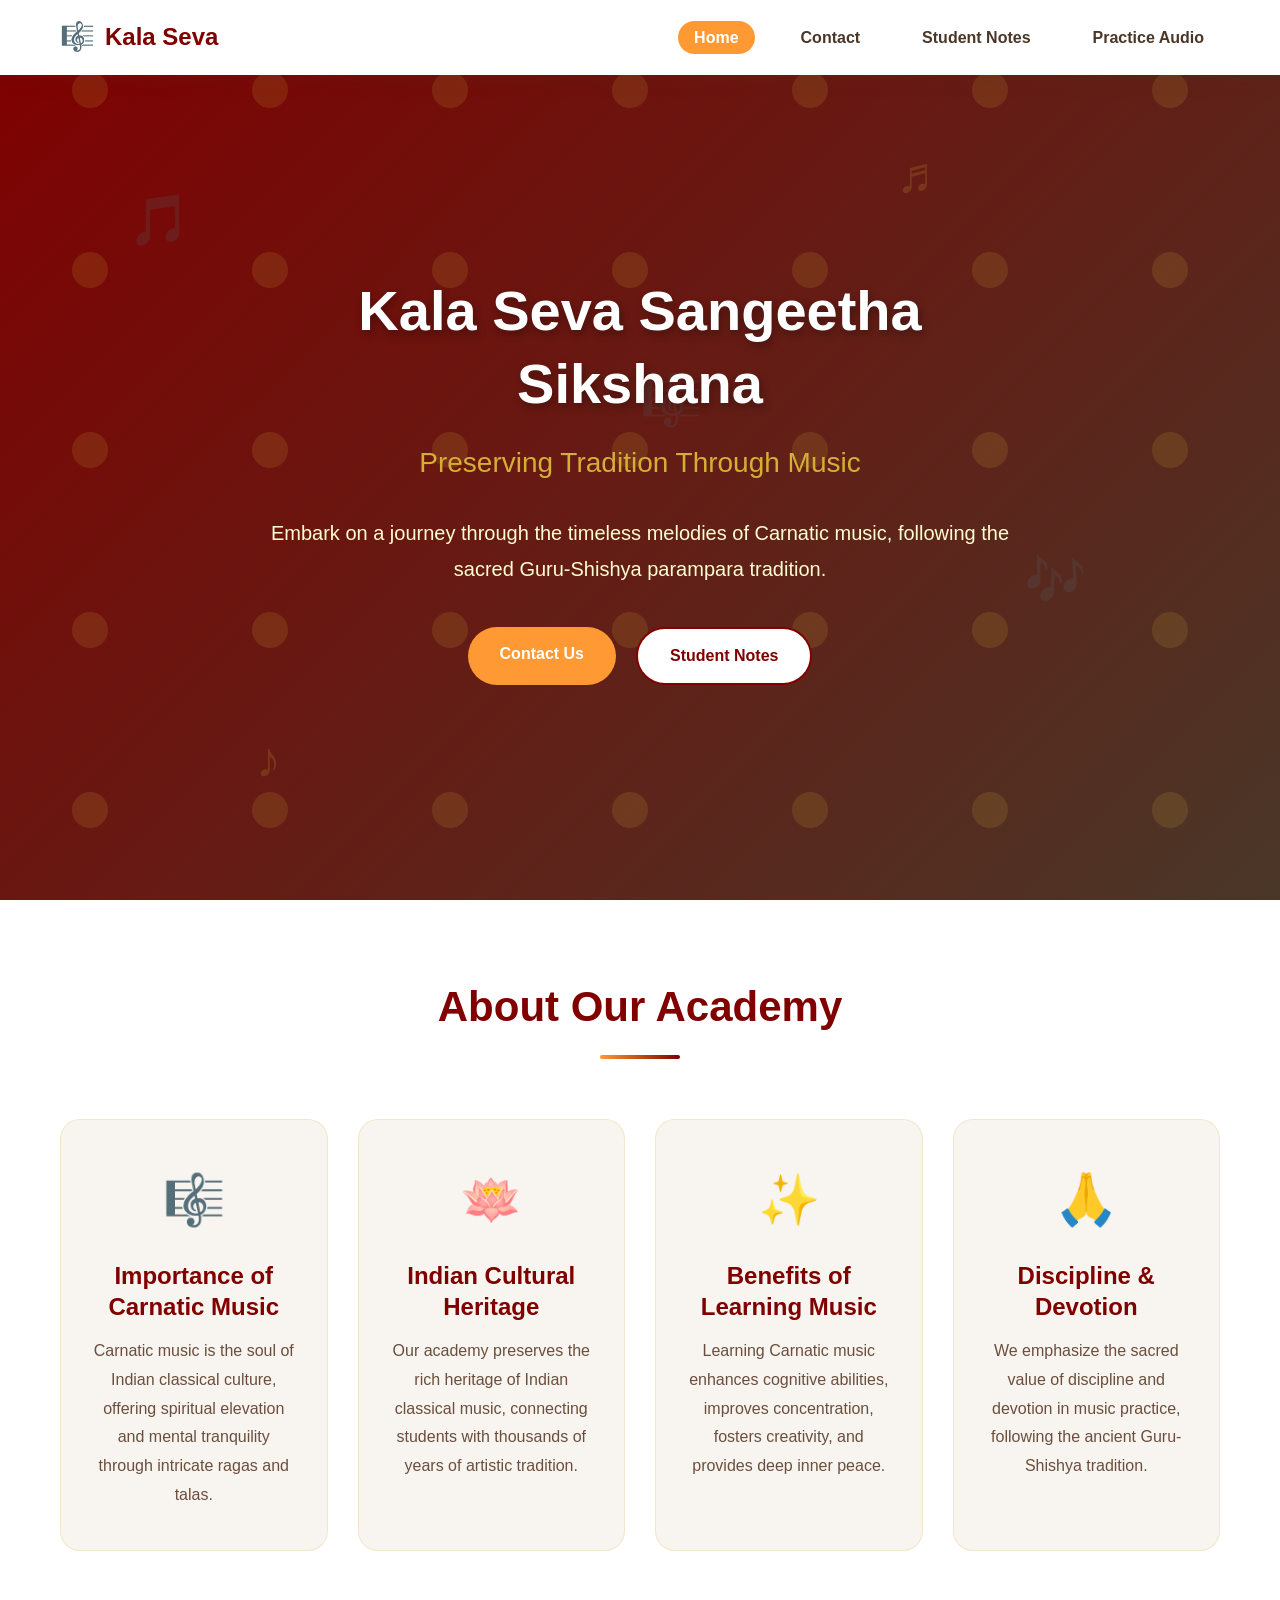
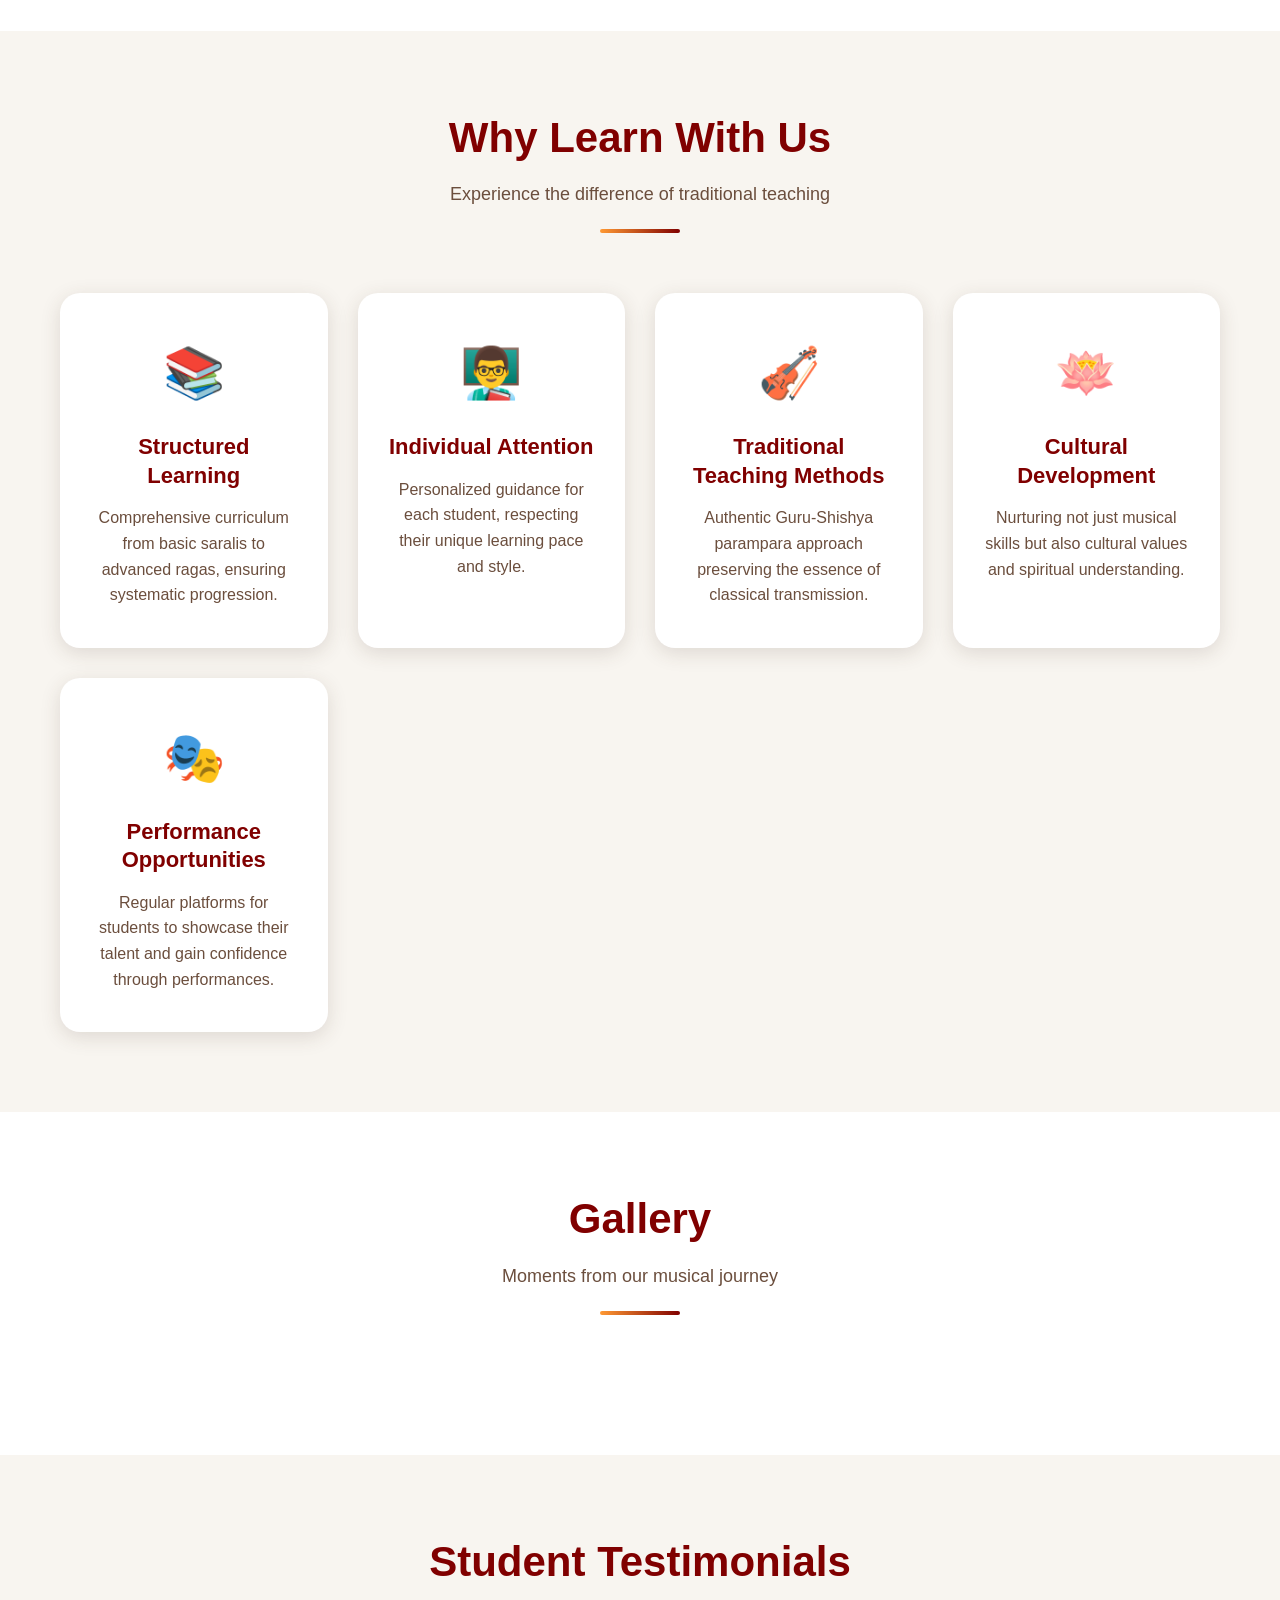
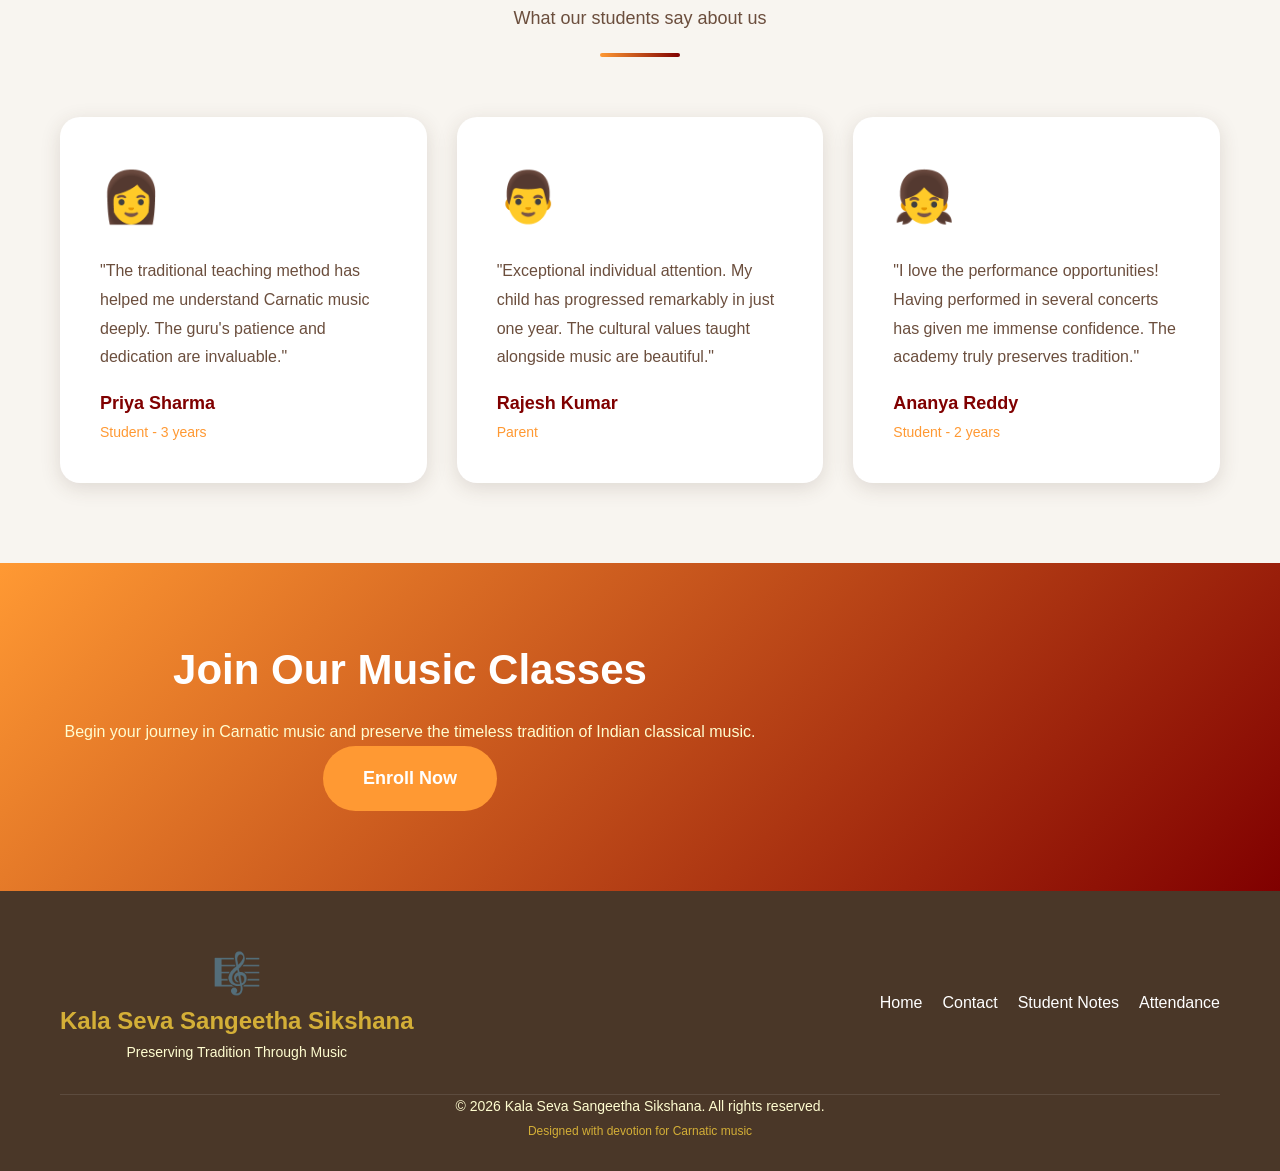
==== commit 8ab67279: "Audio recordings of the sarali and Janta swaras" ====
--- a/index.html
+++ b/index.html
@@ -64,6 +64,7 @@
             <li class="nav-item"><a href="index.html" class="nav-link active">Home</a></li>
             <li class="nav-item"><a href="contact.html" class="nav-link">Contact</a></li>
             <li class="nav-item"><a href="notes.html" class="nav-link">Student Notes</a></li>
+            <li class="nav-item"><a href="audio.html" class="nav-link">Practice Audio</a></li>
         </ul>
         <button class="nav-toggle" id="nav-toggle" aria-label="Toggle navigation">
             <span class="toggle-icon"></span>
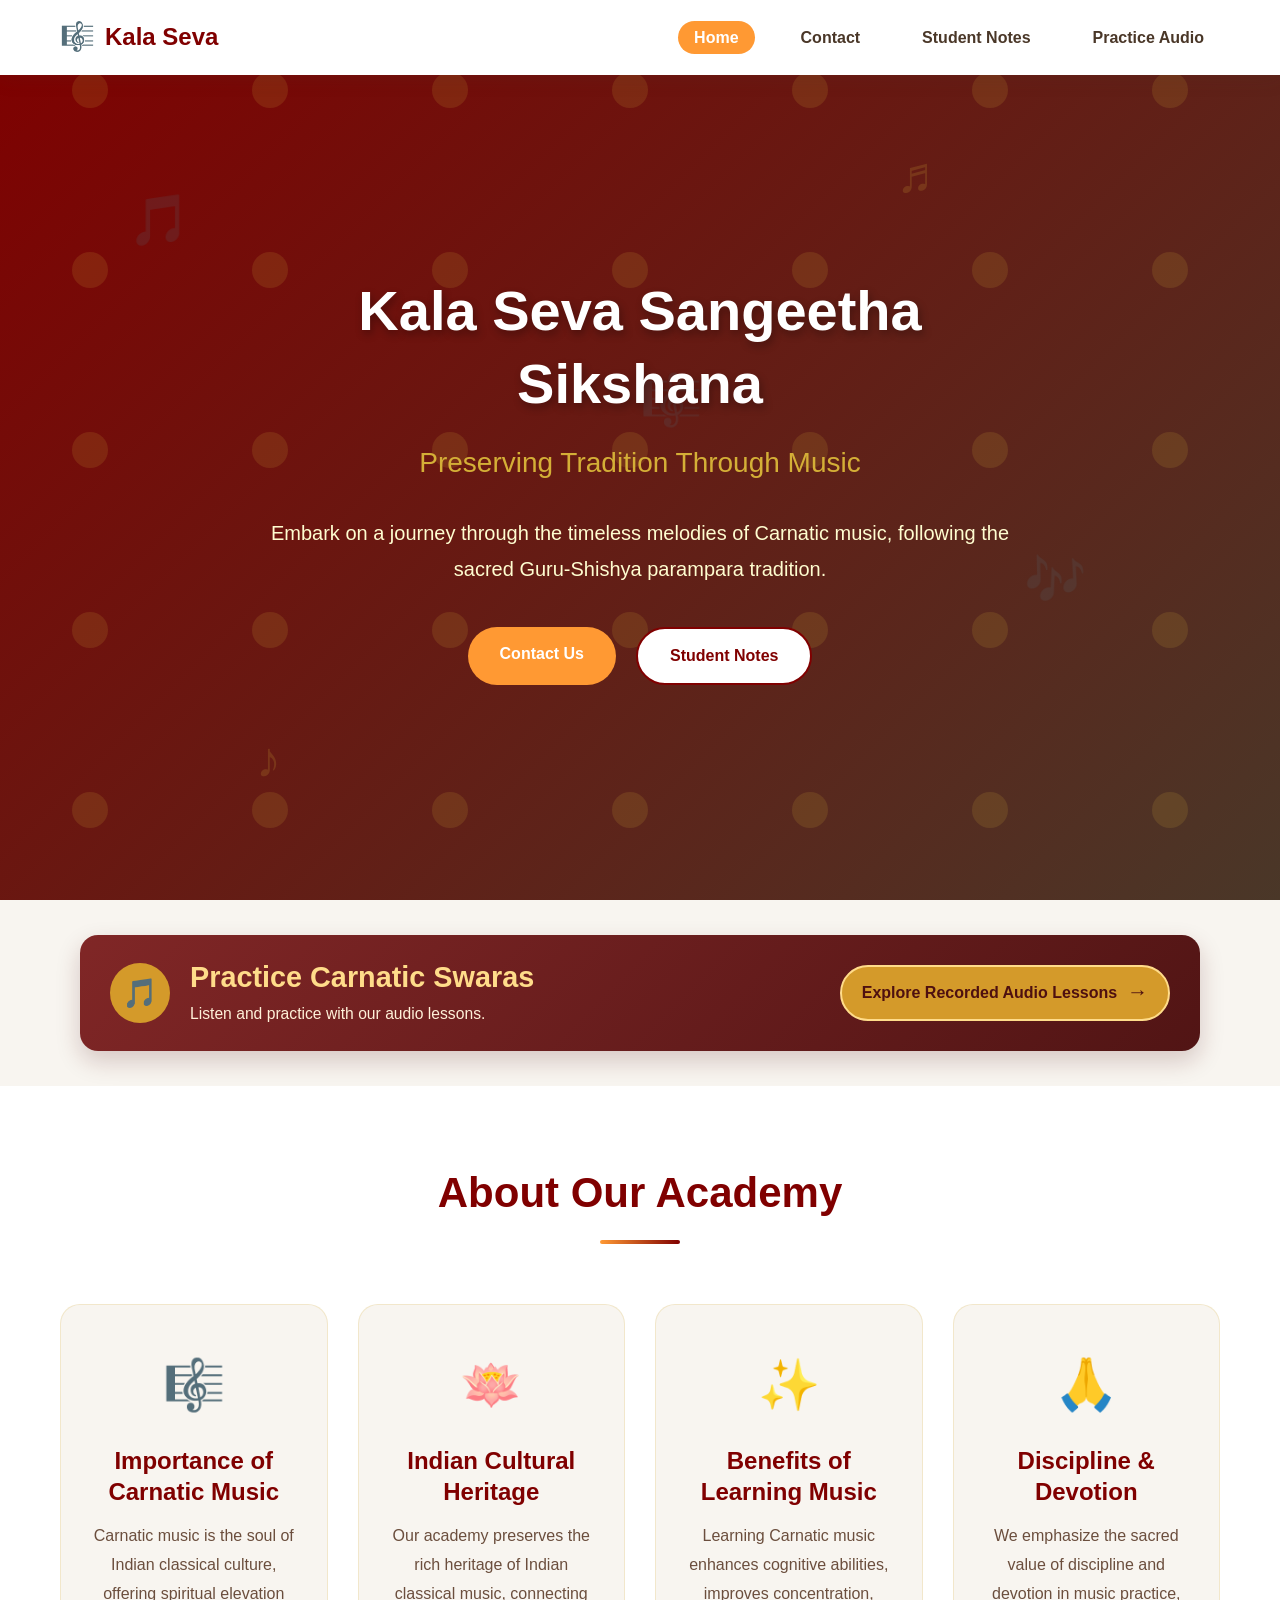
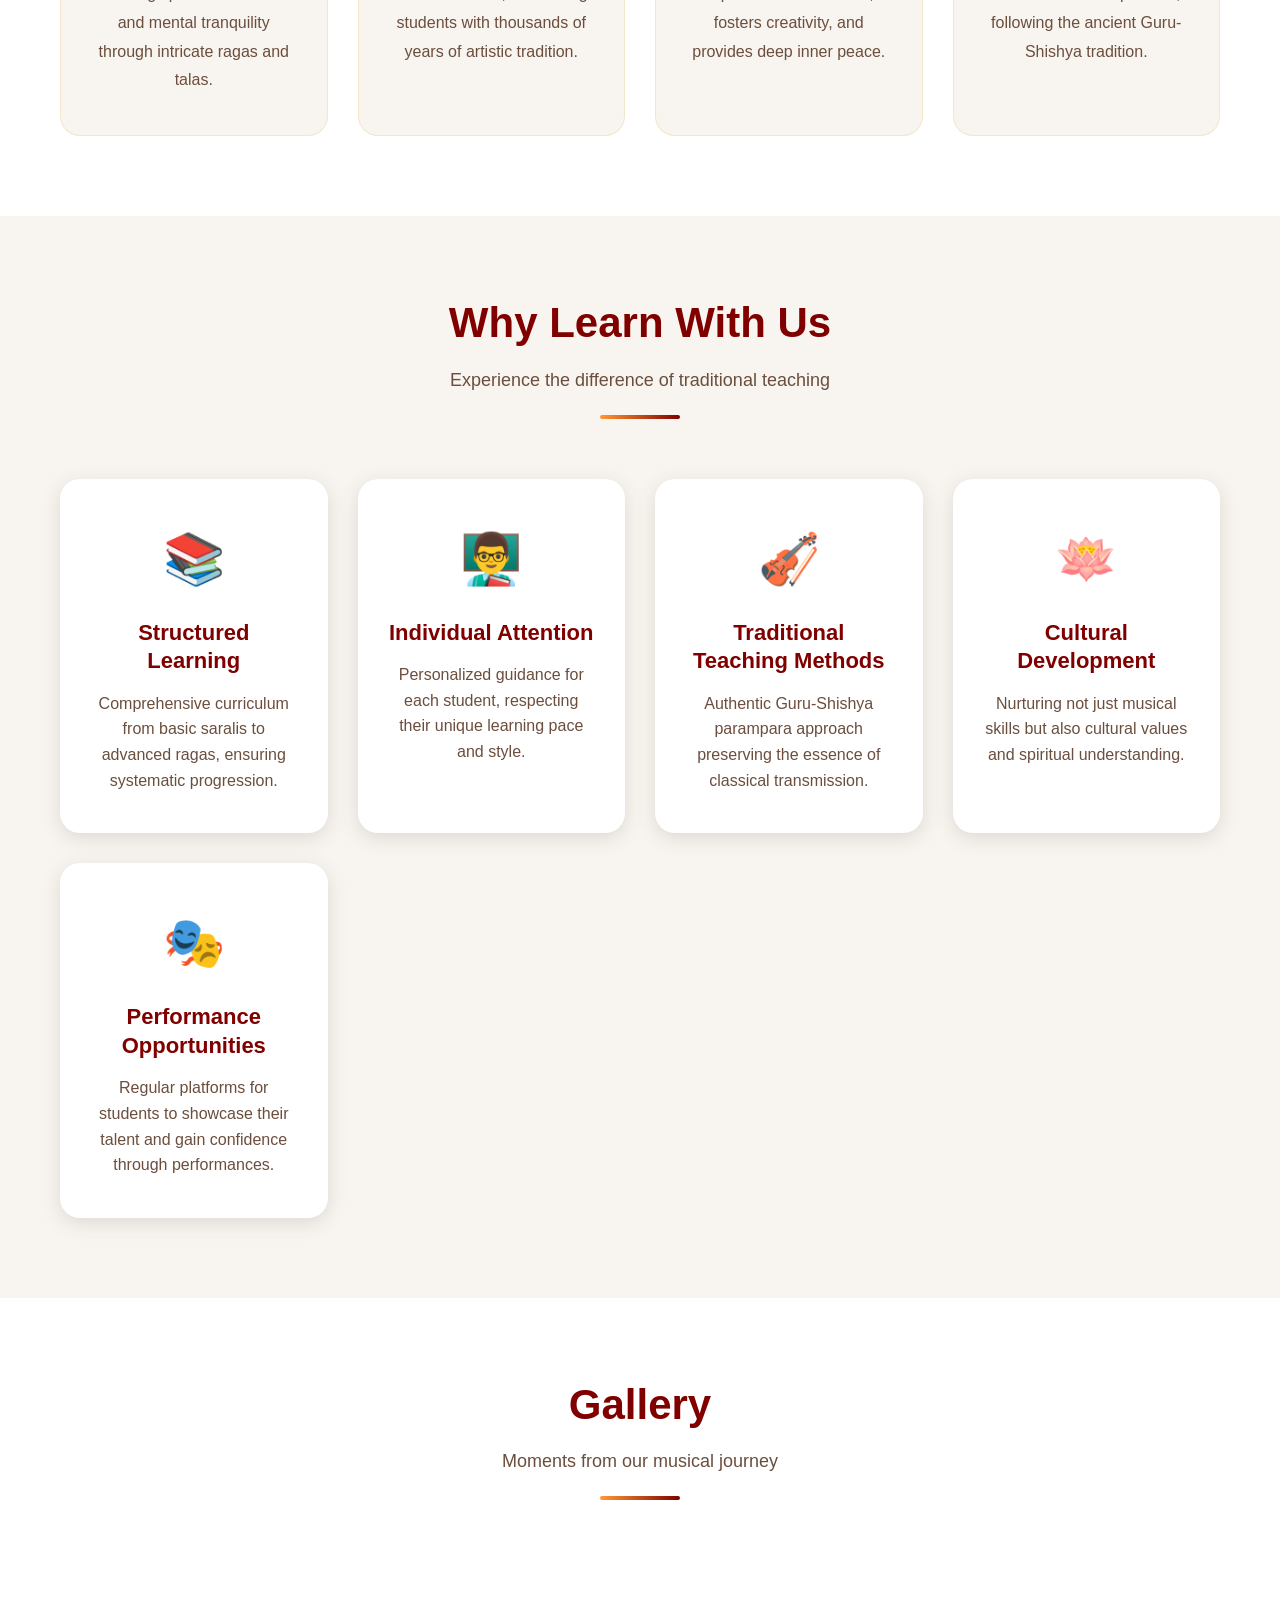
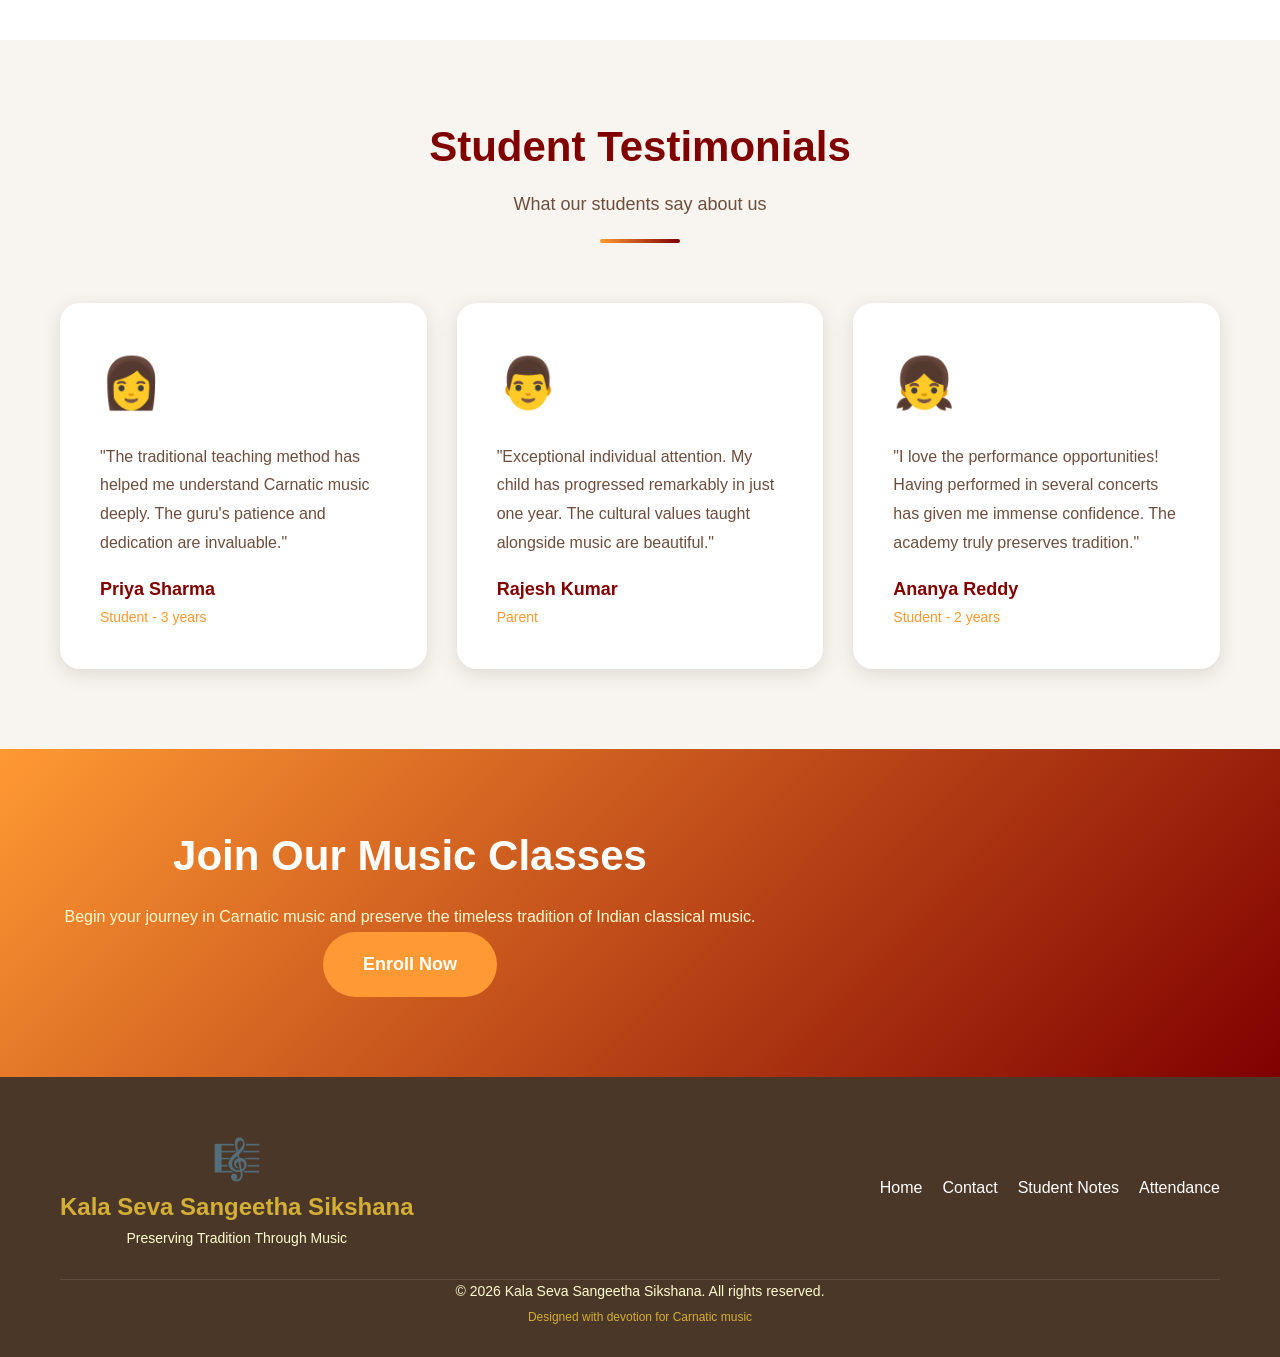
==== commit 48f385f9: "Audio recordings of the sarali and Janta swaras" ====
--- a/index.html
+++ b/index.html
@@ -96,6 +96,24 @@
     </div>
 </section>
 
+<section class="audio-learning-strip" aria-label="Swara audio lessons">
+    <div class="audio-strip-content">
+        <div class="audio-icon" aria-hidden="true">🎵</div>
+
+        <div class="audio-strip-text">
+            <h2>Practice Carnatic Swaras</h2>
+            <p>
+                Listen and practice with our audio lessons.
+            </p>
+        </div>
+
+        <a class="audio-strip-button" href="audio.html">
+            Explore Recorded Audio Lessons
+            <span aria-hidden="true">→</span>
+        </a>
+    </div>
+</section>
+
 <section class="about">
     <div class="container">
         <div class="section-header fade-up">
--- a/style.css
+++ b/style.css
@@ -239,6 +239,131 @@
 .keyboard-nav *:focus {
     outline: 2px solid var(--saffron);
     outline-offset: 2px;
+}
+
+.audio-learning-strip {
+  width: 92%;
+  max-width: 1120px;
+  margin: 35px auto;
+  padding: 24px 30px;
+  border-radius: 18px;
+  background:
+    linear-gradient(135deg, rgba(123, 30, 30, 0.96), rgba(78, 16, 16, 0.98)),
+    url("https://images.unsplash.com/photo-1516280440614-37939bbacd81?auto=format&fit=crop&w=1400&q=80")
+    center / cover;
+  color: #ffffff;
+  box-shadow: 0 10px 25px rgba(78, 16, 16, 0.2);
+}
+
+.audio-strip-content {
+  display: flex;
+  align-items: center;
+  gap: 20px;
+}
+
+.audio-icon {
+  display: flex;
+  align-items: center;
+  justify-content: center;
+  flex: 0 0 60px;
+  width: 60px;
+  height: 60px;
+  border-radius: 50%;
+  background: #d49a2a;
+  color: #4e1010;
+  font-size: 1.8rem;
+}
+
+.audio-strip-text {
+  flex: 1;
+}
+
+.audio-strip-text h2 {
+  margin: 0 0 5px;
+  color: #ffdc8a;
+  font-size: clamp(1.25rem, 3vw, 1.8rem);
+}
+
+.audio-strip-text p {
+  margin: 0;
+  color: #fff1d9;
+  font-size: 0.98rem;
+}
+
+.audio-strip-button {
+  display: inline-flex;
+  align-items: center;
+  gap: 10px;
+  min-height: 48px;
+  padding: 13px 20px;
+  border: 2px solid #ffdc8a;
+  border-radius: 30px;
+  background: #d49a2a;
+  color: #4e1010;
+  font-weight: bold;
+  text-decoration: none;
+  white-space: nowrap;
+  transition: background 0.25s ease, color 0.25s ease,
+              transform 0.25s ease, box-shadow 0.25s ease;
+}
+
+.audio-strip-button span {
+  font-size: 1.3rem;
+  line-height: 1;
+  transition: transform 0.25s ease;
+}
+
+.audio-strip-button:hover,
+.audio-strip-button:focus-visible {
+  background: #ffffff;
+  color: #7b1e1e;
+  transform: translateY(-2px);
+  box-shadow: 0 6px 15px rgba(0, 0, 0, 0.2);
+  outline: none;
+}
+
+.audio-strip-button:hover span,
+.audio-strip-button:focus-visible span {
+  transform: translateX(4px);
+}
+
+@media (max-width: 700px) {
+  .audio-learning-strip {
+    width: 94%;
+    padding: 22px 18px;
+  }
+
+  .audio-strip-content {
+    align-items: flex-start;
+    flex-wrap: wrap;
+  }
+
+  .audio-strip-text {
+    min-width: calc(100% - 80px);
+  }
+
+  .audio-strip-button {
+    width: 100%;
+    justify-content: center;
+    margin-top: 5px;
+  }
+}
+
+@media (max-width: 420px) {
+  .audio-icon {
+    flex-basis: 50px;
+    width: 50px;
+    height: 50px;
+    font-size: 1.5rem;
+  }
+
+  .audio-strip-text h2 {
+    font-size: 1.2rem;
+  }
+
+  .audio-strip-text p {
+    font-size: 0.9rem;
+  }
 }
 
 /* Loading Screen */
